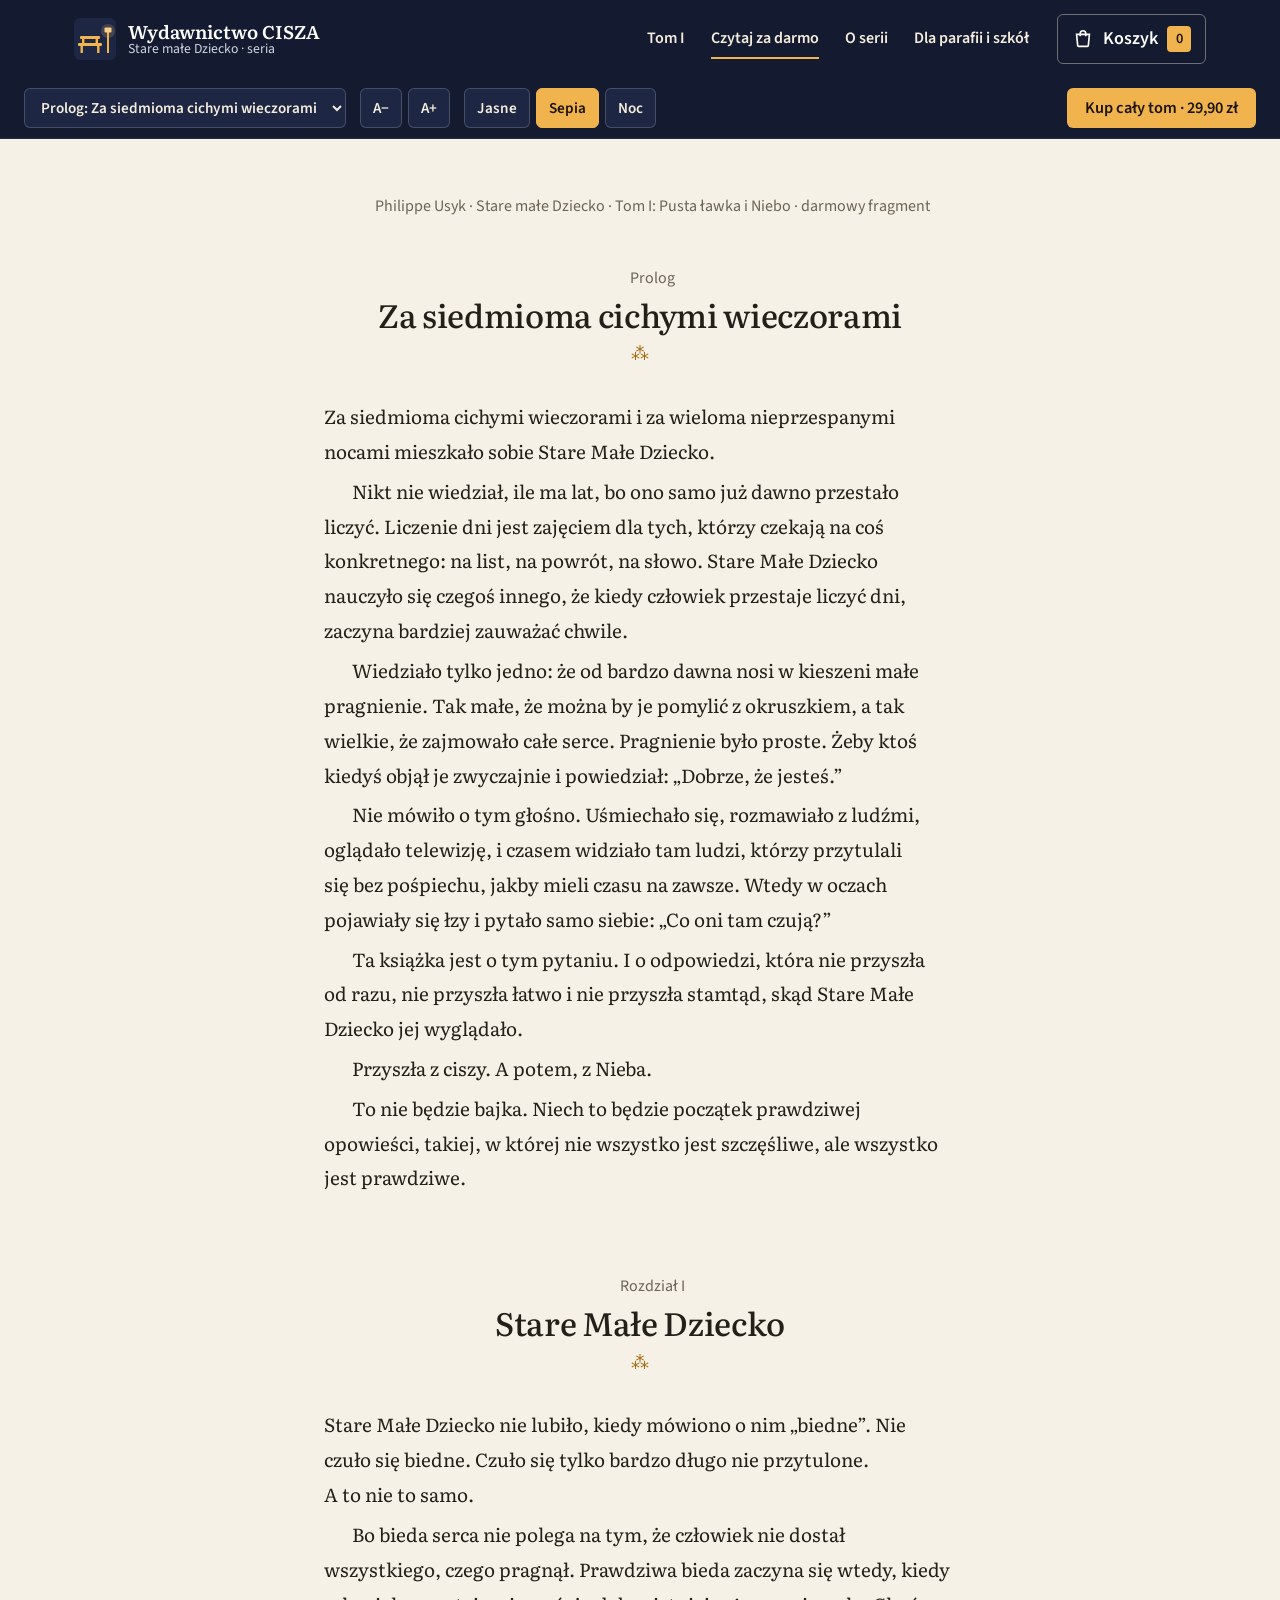
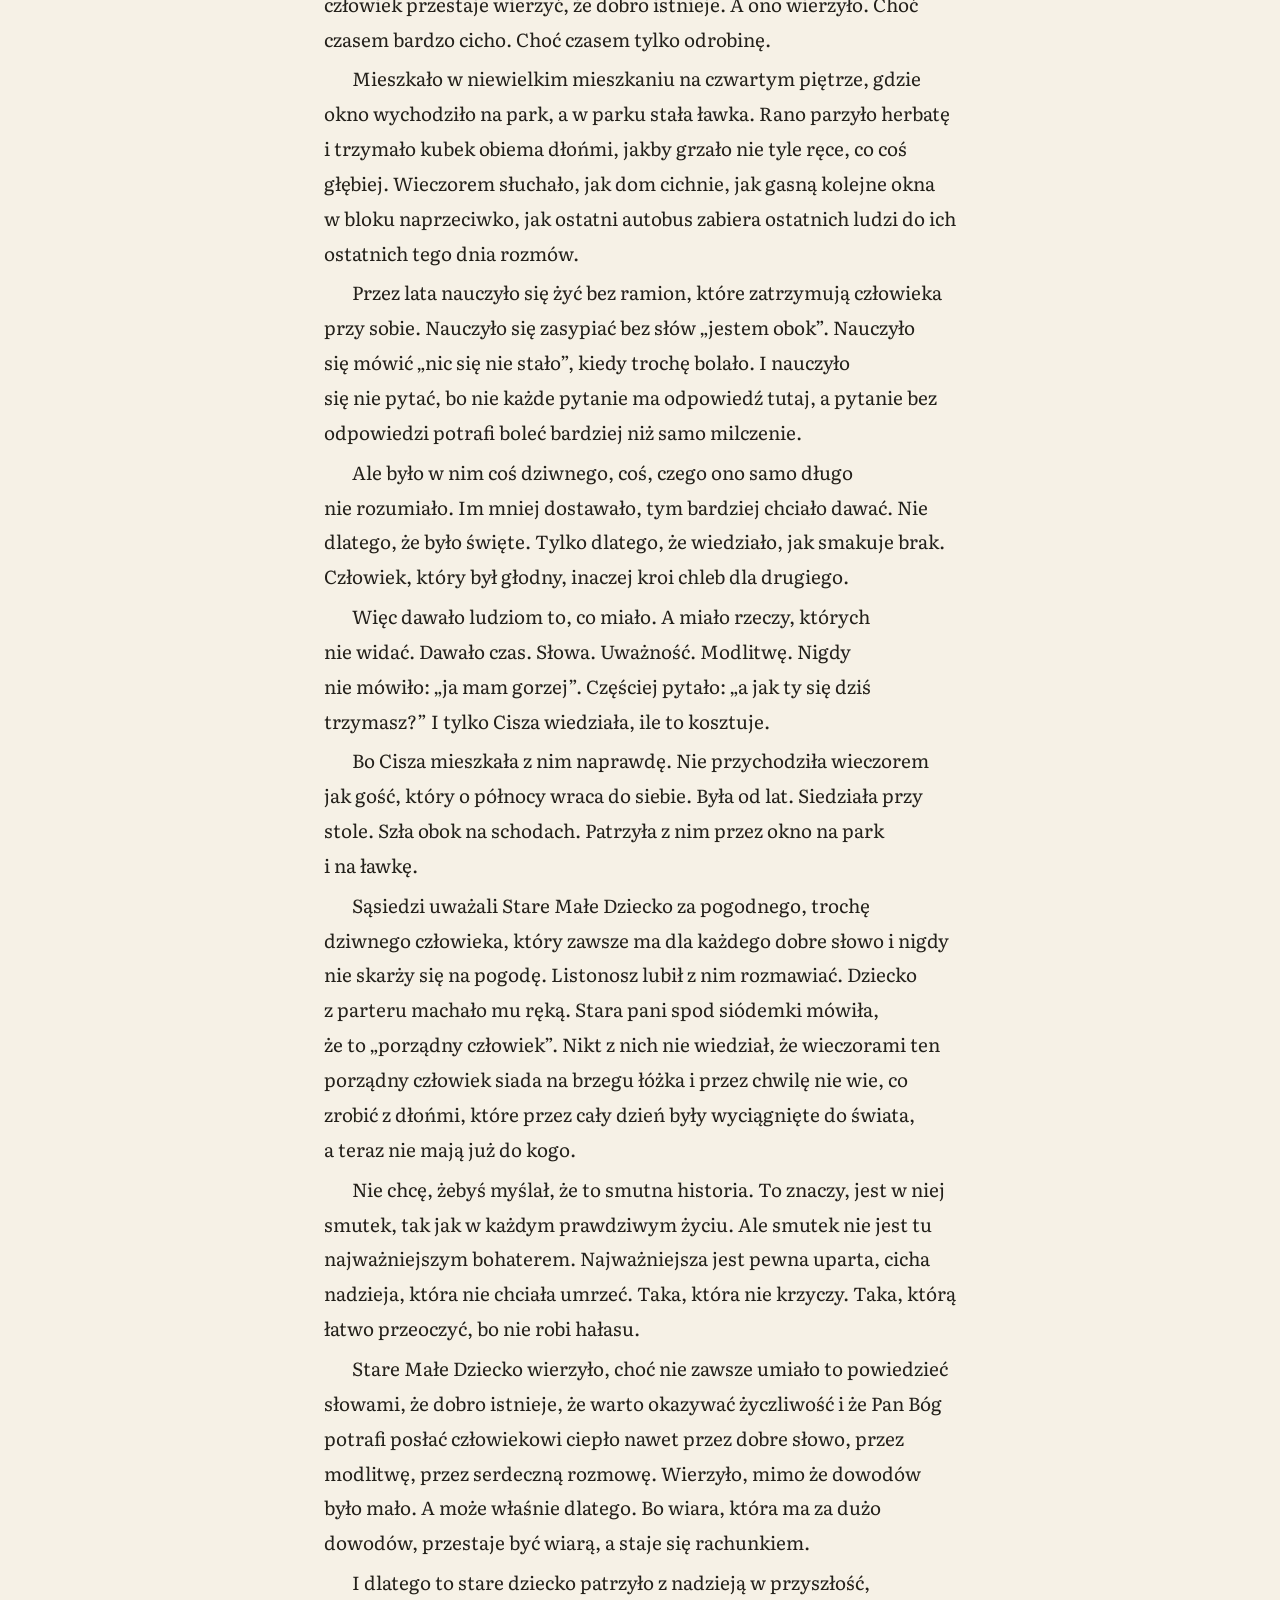
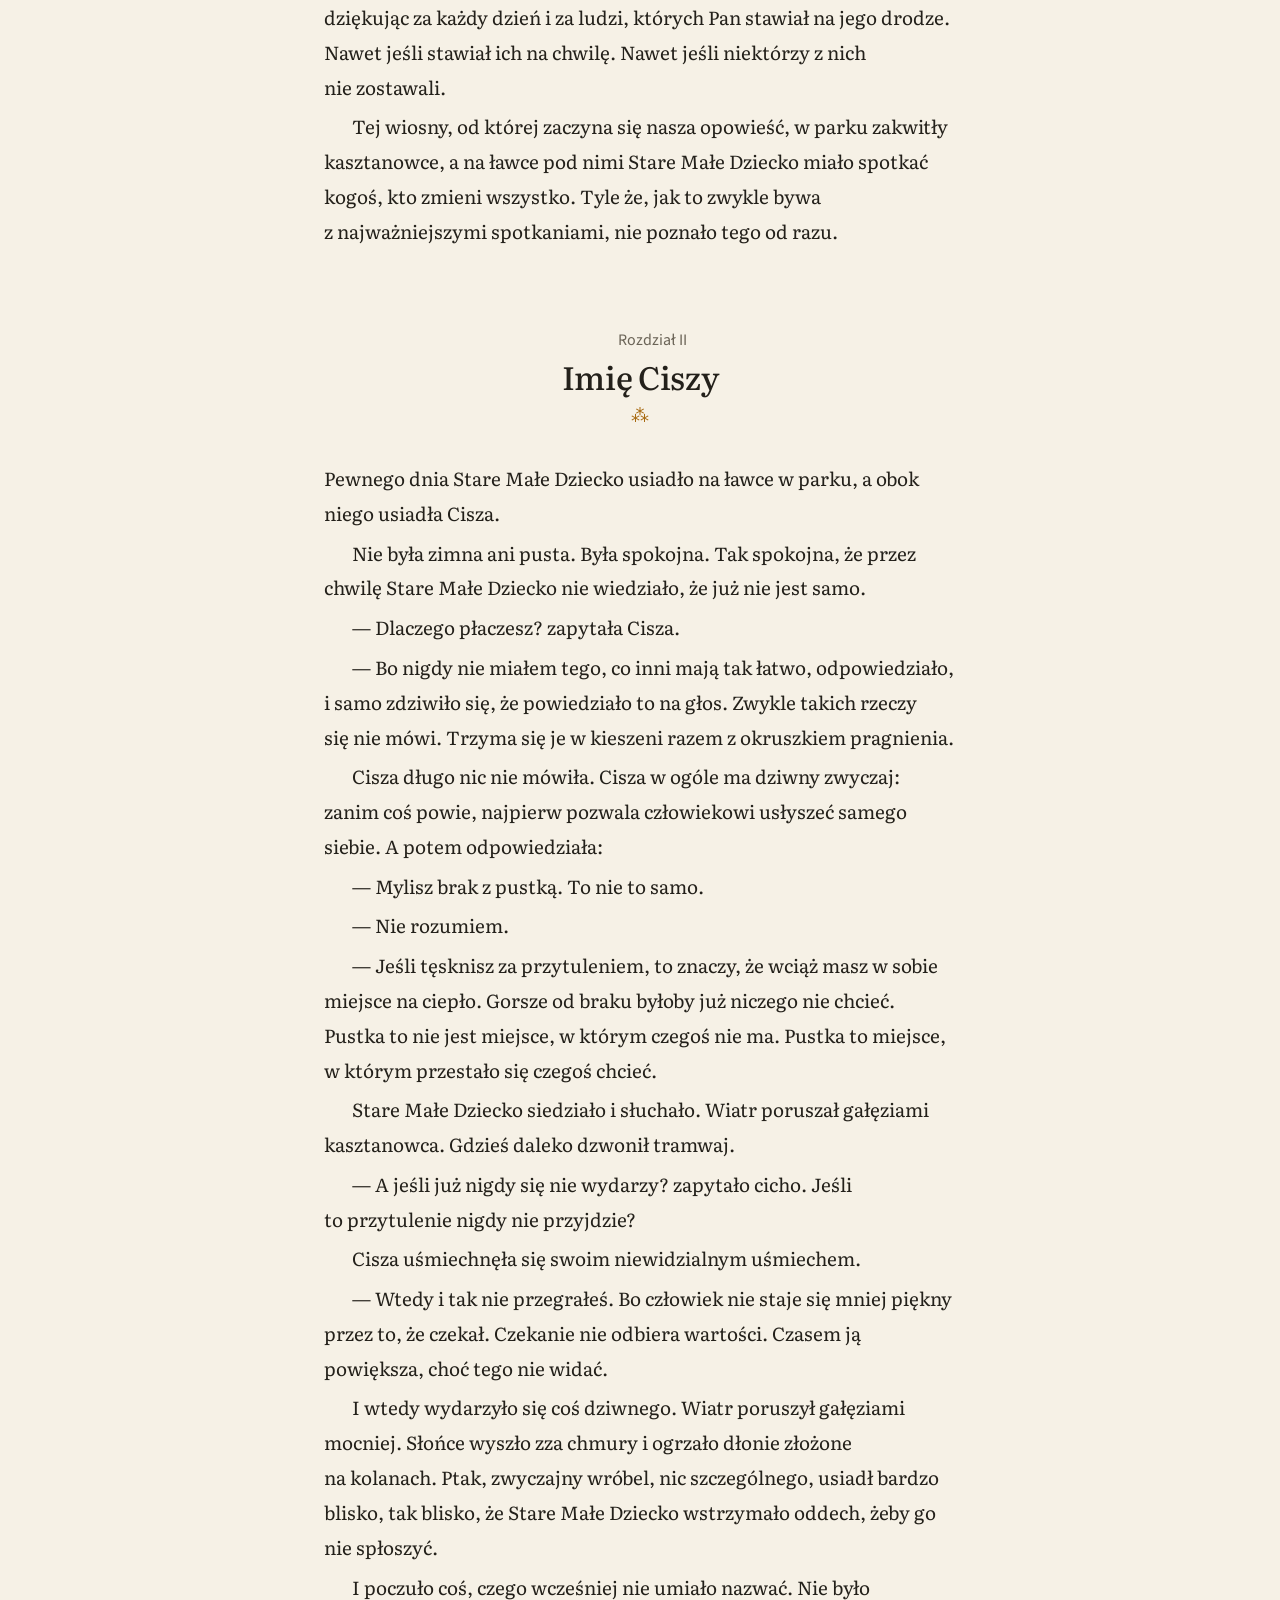
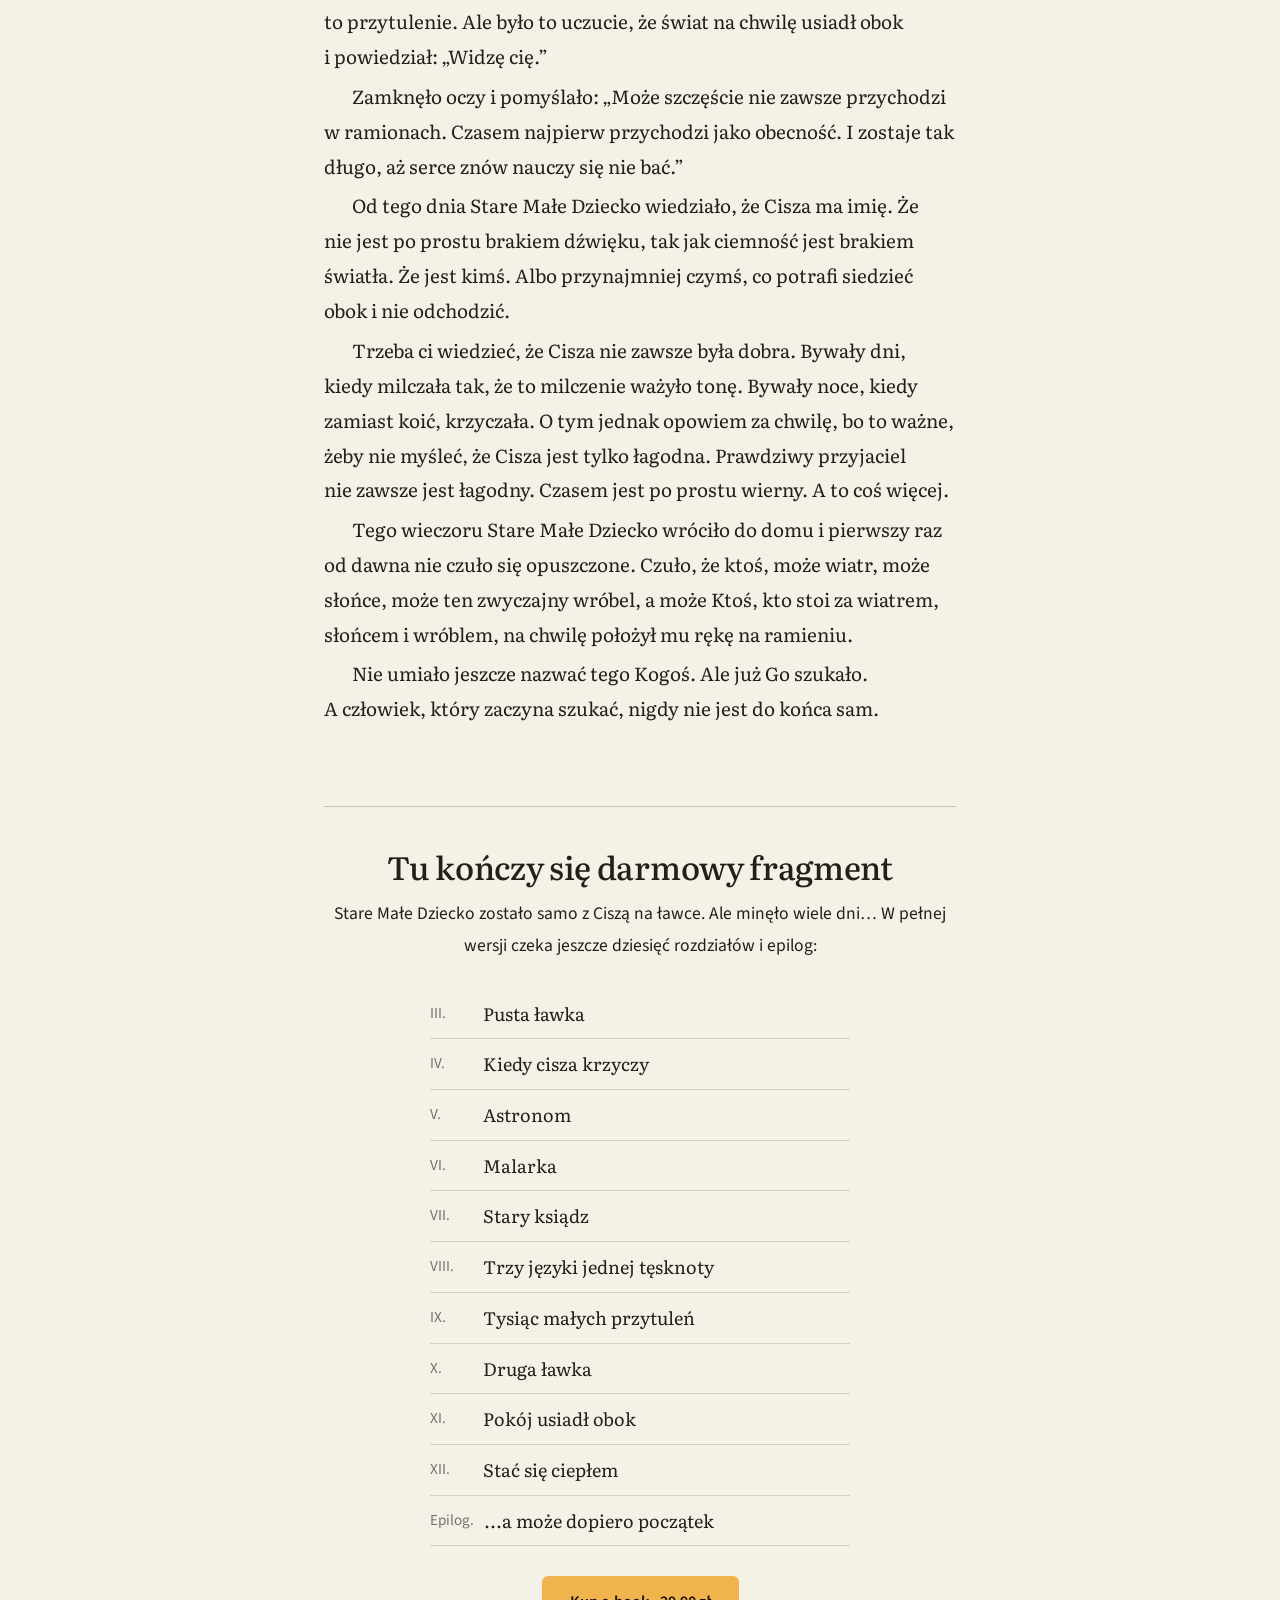
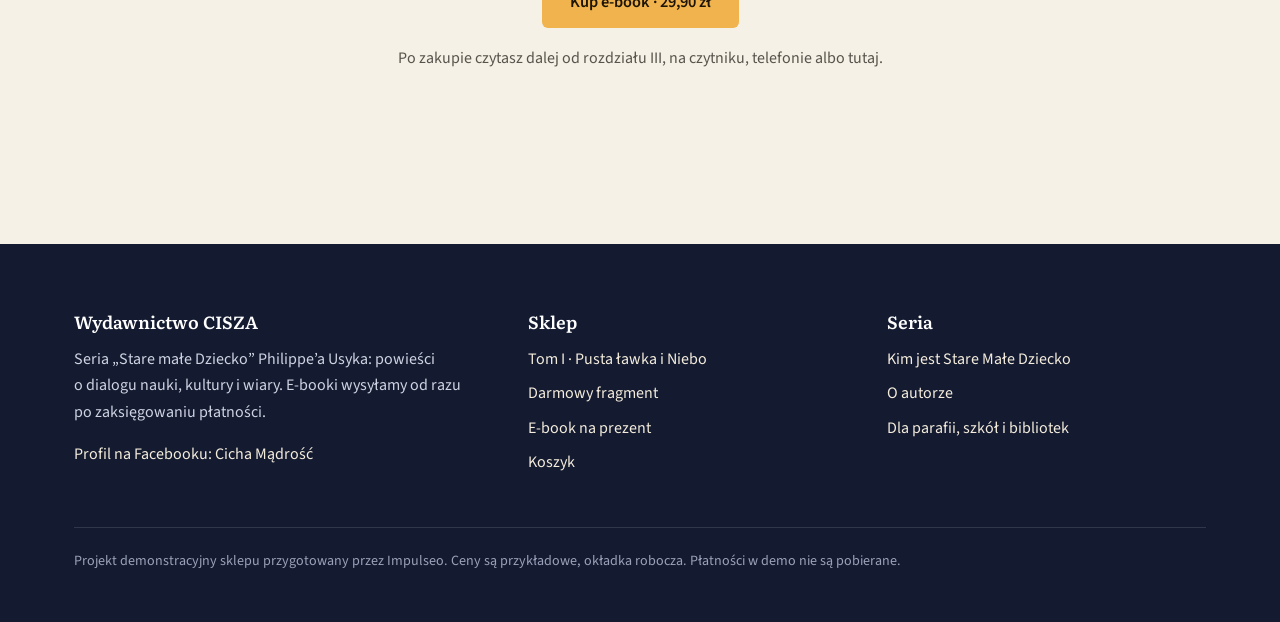
==== czytaj/index.html @ eaa211a2 "Demo sklepu z e-bookami: Stare małe Dziecko, Tom I Co-Authored-By: Claude Opus 5.5 (1M context) <nor" ====
<!doctype html>
<html lang="pl">
<head>
<meta charset="utf-8">
<meta name="viewport" content="width=device-width,initial-scale=1">
<title>Czytaj za darmo: Stare małe Dziecko, prolog i&nbsp;rozdziały I–II</title>
<meta name="description" content="Przeczytaj w przeglądarce prolog i dwa pierwsze rozdziały powieści „Stare małe Dziecko. Pusta ławka i Niebo” Philippe’a Usyka. Bez rejestracji.">
<link rel="canonical" href="https://impulseo-pl.github.io/stare-male-dziecko/czytaj/">
<meta property="og:type" content="website"><meta property="og:locale" content="pl_PL"><meta property="og:site_name" content="Wydawnictwo CISZA">
<meta property="og:title" content="Czytaj za darmo: Stare małe Dziecko, prolog i rozdziały I–II"><meta property="og:description" content="Przeczytaj w przeglądarce prolog i dwa pierwsze rozdziały powieści „Stare małe Dziecko. Pusta ławka i Niebo” Philippe’a Usyka. Bez rejestracji.">
<meta property="og:url" content="https://impulseo-pl.github.io/stare-male-dziecko/czytaj/"><meta property="og:image" content="https://impulseo-pl.github.io/stare-male-dziecko/img/og.png">
<meta name="theme-color" content="#141b31">
<link rel="icon" href="../favicon.svg" type="image/svg+xml">
<link rel="preconnect" href="https://fonts.googleapis.com"><link rel="preconnect" href="https://fonts.gstatic.com" crossorigin>
<link href="https://fonts.googleapis.com/css2?family=Literata:ital,opsz,wght@0,7..72,400;0,7..72,500;0,7..72,600;1,7..72,400;1,7..72,500&family=Source+Sans+3:wght@400;600;700&display=swap" rel="stylesheet">
<link rel="stylesheet" href="../assets/styles.css">

</head>
<body data-base="../">
<a class="skip" href="#tresc">Przejdź do&nbsp;treści</a>
<header class="top"><div class="wrap top-in">
  <a class="brand" href="../" aria-label="Wydawnictwo CISZA – strona główna"><svg viewBox="0 0 42 42" aria-hidden="true"><rect width="42" height="42" rx="6" fill="#1d2744"/><circle cx="34" cy="13" r="7" fill="#f7cf86" opacity=".18"/><rect x="33" y="14" width="2" height="21" fill="#f0b34e"/><rect x="30.5" y="9.5" width="7" height="5" rx="1" fill="#f7cf86"/><g fill="#f0b34e"><rect x="6" y="18" width="20" height="3" rx="1"/><rect x="8" y="18" width="2.4" height="9"/><rect x="21.6" y="18" width="2.4" height="9"/><rect x="4" y="25" width="24" height="3" rx="1"/><rect x="6.5" y="28" width="2.4" height="7"/><rect x="23.1" y="28" width="2.4" height="7"/></g></svg><span><b>Wydawnictwo CISZA</b><span>Stare małe Dziecko · seria</span></span></a>
  <nav class="nav" aria-label="Menu główne"><a href="../tom-1/">Tom I</a><a href="../czytaj/" aria-current=page>Czytaj za darmo</a><a href="../o-serii/">O serii</a><a href="../dla-parafii-i-szkol/">Dla parafii i&nbsp;szkół</a></nav>
  <a class="cart-btn" href="../koszyk/"><svg viewBox="0 0 24 24" fill="none" stroke="currentColor" stroke-width="1.8" aria-hidden="true"><path d="M5 7h14l-1.2 12.2a1 1 0 0 1-1 .8H7.2a1 1 0 0 1-1-.8z"/><path d="M9 9V6a3 3 0 0 1 6 0v3"/></svg><span class="cart-l">Koszyk</span><span data-cart-count>0</span></a>
  <button class="burger" aria-label="Menu" aria-expanded="false" aria-controls="menu"><i></i><i></i><i></i></button>
</div>
<nav class="menu" id="menu" aria-label="Menu"><a href="../">Strona główna</a><a href="../tom-1/">Tom I</a><a href="../czytaj/">Czytaj za darmo</a><a href="../o-serii/">O serii</a><a href="../dla-parafii-i-szkol/">Dla parafii i&nbsp;szkół</a><a href="../koszyk/">Koszyk</a></nav>
</header>
<main id="tresc">
<div class="reader-bar"><div class="reader-bar-in">
  <label class="sr" for="ch">Rozdział</label><select id="ch"><option value="prolog">Prolog: Za siedmioma cichymi wieczorami</option><option value="rozdzial-i">Rozdział I: Stare Małe Dziecko</option><option value="rozdzial-ii">Rozdział II: Imię Ciszy</option><option value="dalej">Dalej w&nbsp;pełnej wersji</option></select>
  <div class="grp" role="group" aria-label="Wielkość liter"><button data-size="-0.08" aria-label="Mniejsze litery">A−</button><button data-size="0.08" aria-label="Większe litery">A+</button></div>
  <div class="grp" role="group" aria-label="Tło"><button data-theme-btn="jasny">Jasne</button><button data-theme-btn="sepia">Sepia</button><button data-theme-btn="noc">Noc</button></div>
  <a class="btn btn-lamp sp" style="min-height:40px;padding:0 16px" href="../tom-1/">Kup cały tom · 29,90 zł</a>
</div><div class="progress"></div></div>
<div class="reader" id="reader" data-theme="sepia"><article>
<p class="rmeta" style="margin-bottom:50px">Philippe Usyk · Stare małe Dziecko · Tom&nbsp;I: Pusta ławka i&nbsp;Niebo · darmowy fragment</p>
<section id="prolog"><p class="rmeta">Prolog</p><h2>Za siedmioma cichymi wieczorami</h2><div class="orn">⁂</div><p class=first>Za siedmioma cichymi wieczorami i&nbsp;za wieloma nieprzespanymi nocami mieszkało sobie Stare Małe Dziecko.</p><p>Nikt nie&nbsp;wiedział, ile ma lat, bo ono samo już dawno przestało liczyć. Liczenie dni jest zajęciem dla tych, którzy czekają na&nbsp;coś konkretnego: na&nbsp;list, na&nbsp;powrót, na&nbsp;słowo. Stare Małe Dziecko nauczyło się&nbsp;czegoś innego, że&nbsp;kiedy człowiek przestaje liczyć dni, zaczyna bardziej zauważać chwile.</p><p>Wiedziało tylko jedno: że&nbsp;od&nbsp;bardzo dawna nosi w&nbsp;kieszeni małe pragnienie. Tak małe, że&nbsp;można by je pomylić z&nbsp;okruszkiem, a&nbsp;tak wielkie, że&nbsp;zajmowało całe serce. Pragnienie było proste. Żeby ktoś kiedyś objął je zwyczajnie i&nbsp;powiedział: „Dobrze, że&nbsp;jesteś.”</p><p>Nie mówiło o&nbsp;tym głośno. Uśmiechało się, rozmawiało z&nbsp;ludźmi, oglądało telewizję, i&nbsp;czasem widziało tam ludzi, którzy przytulali się&nbsp;bez pośpiechu, jakby mieli czasu na&nbsp;zawsze. Wtedy w&nbsp;oczach pojawiały się&nbsp;łzy i&nbsp;pytało samo siebie: „Co oni tam czują?”</p><p>Ta książka jest o&nbsp;tym pytaniu. I&nbsp;o&nbsp;odpowiedzi, która nie&nbsp;przyszła od&nbsp;razu, nie&nbsp;przyszła łatwo i&nbsp;nie&nbsp;przyszła stamtąd, skąd Stare Małe Dziecko jej wyglądało.</p><p>Przyszła z&nbsp;ciszy. A&nbsp;potem, z&nbsp;Nieba.</p><p>To nie&nbsp;będzie bajka. Niech to&nbsp;będzie początek prawdziwej opowieści, takiej, w&nbsp;której nie&nbsp;wszystko jest szczęśliwe, ale wszystko jest prawdziwe.</p></section><section id="rozdzial-i"><p class="rmeta">Rozdział I</p><h2>Stare Małe Dziecko</h2><div class="orn">⁂</div><p class=first>Stare Małe Dziecko nie&nbsp;lubiło, kiedy mówiono o&nbsp;nim „biedne”. Nie czuło się&nbsp;biedne. Czuło się&nbsp;tylko bardzo długo nie&nbsp;przytulone. A&nbsp;to&nbsp;nie&nbsp;to&nbsp;samo.</p><p>Bo bieda serca nie&nbsp;polega na&nbsp;tym, że&nbsp;człowiek nie&nbsp;dostał wszystkiego, czego pragnął. Prawdziwa bieda zaczyna się&nbsp;wtedy, kiedy człowiek przestaje wierzyć, że&nbsp;dobro istnieje. A&nbsp;ono wierzyło. Choć czasem bardzo cicho. Choć czasem tylko odrobinę.</p><p>Mieszkało w&nbsp;niewielkim mieszkaniu na&nbsp;czwartym piętrze, gdzie okno wychodziło na&nbsp;park, a&nbsp;w&nbsp;parku stała ławka. Rano parzyło herbatę i&nbsp;trzymało kubek obiema dłońmi, jakby grzało nie&nbsp;tyle ręce, co coś głębiej. Wieczorem słuchało, jak dom cichnie, jak gasną kolejne okna w&nbsp;bloku naprzeciwko, jak ostatni autobus zabiera ostatnich ludzi do&nbsp;ich ostatnich tego dnia rozmów.</p><p>Przez lata nauczyło się&nbsp;żyć bez ramion, które zatrzymują człowieka przy sobie. Nauczyło się&nbsp;zasypiać bez słów „jestem obok”. Nauczyło się&nbsp;mówić „nic się&nbsp;nie&nbsp;stało”, kiedy trochę bolało. I&nbsp;nauczyło się&nbsp;nie&nbsp;pytać, bo nie&nbsp;każde pytanie ma odpowiedź tutaj, a&nbsp;pytanie bez odpowiedzi potrafi boleć bardziej niż samo milczenie.</p><p>Ale było w&nbsp;nim coś dziwnego, coś, czego ono samo długo nie&nbsp;rozumiało. Im mniej dostawało, tym bardziej chciało dawać. Nie dlatego, że&nbsp;było święte. Tylko dlatego, że&nbsp;wiedziało, jak smakuje brak. Człowiek, który był głodny, inaczej kroi chleb dla drugiego.</p><p>Więc dawało ludziom to, co miało. A&nbsp;miało rzeczy, których nie&nbsp;widać. Dawało czas. Słowa. Uważność. Modlitwę. Nigdy nie&nbsp;mówiło: „ja mam gorzej”. Częściej pytało: „a&nbsp;jak ty się&nbsp;dziś trzymasz?” I&nbsp;tylko Cisza wiedziała, ile to&nbsp;kosztuje.</p><p>Bo Cisza mieszkała z&nbsp;nim naprawdę. Nie przychodziła wieczorem jak gość, który o&nbsp;północy wraca do&nbsp;siebie. Była od&nbsp;lat. Siedziała przy stole. Szła obok na&nbsp;schodach. Patrzyła z&nbsp;nim przez okno na&nbsp;park i&nbsp;na&nbsp;ławkę.</p><p>Sąsiedzi uważali Stare Małe Dziecko za pogodnego, trochę dziwnego człowieka, który zawsze ma dla każdego dobre słowo i&nbsp;nigdy nie&nbsp;skarży się&nbsp;na&nbsp;pogodę. Listonosz lubił z&nbsp;nim rozmawiać. Dziecko z&nbsp;parteru machało mu ręką. Stara pani spod siódemki mówiła, że&nbsp;to&nbsp;„porządny człowiek”. Nikt z&nbsp;nich nie&nbsp;wiedział, że&nbsp;wieczorami ten porządny człowiek siada na&nbsp;brzegu łóżka i&nbsp;przez chwilę nie&nbsp;wie, co zrobić z&nbsp;dłońmi, które przez cały dzień były wyciągnięte do&nbsp;świata, a&nbsp;teraz nie&nbsp;mają już do&nbsp;kogo.</p><p>Nie chcę, żebyś myślał, że&nbsp;to&nbsp;smutna historia. To znaczy, jest w&nbsp;niej smutek, tak jak w&nbsp;każdym prawdziwym życiu. Ale smutek nie&nbsp;jest tu najważniejszym bohaterem. Najważniejsza jest pewna uparta, cicha nadzieja, która nie&nbsp;chciała umrzeć. Taka, która nie&nbsp;krzyczy. Taka, którą łatwo przeoczyć, bo nie&nbsp;robi hałasu.</p><p>Stare Małe Dziecko wierzyło, choć nie&nbsp;zawsze umiało to&nbsp;powiedzieć słowami, że&nbsp;dobro istnieje, że&nbsp;warto okazywać życzliwość i&nbsp;że&nbsp;Pan Bóg potrafi posłać człowiekowi ciepło nawet przez dobre słowo, przez modlitwę, przez serdeczną rozmowę. Wierzyło, mimo że&nbsp;dowodów było mało. A&nbsp;może właśnie dlatego. Bo wiara, która ma za dużo dowodów, przestaje być wiarą, a&nbsp;staje się&nbsp;rachunkiem.</p><p>I dlatego to&nbsp;stare dziecko patrzyło z&nbsp;nadzieją w&nbsp;przyszłość, dziękując za każdy dzień i&nbsp;za ludzi, których Pan stawiał na&nbsp;jego drodze. Nawet jeśli stawiał ich na&nbsp;chwilę. Nawet jeśli niektórzy z&nbsp;nich nie&nbsp;zostawali.</p><p>Tej wiosny, od&nbsp;której zaczyna się&nbsp;nasza opowieść, w&nbsp;parku zakwitły kasztanowce, a&nbsp;na&nbsp;ławce pod nimi Stare Małe Dziecko miało spotkać kogoś, kto zmieni wszystko. Tyle że, jak to&nbsp;zwykle bywa z&nbsp;najważniejszymi spotkaniami, nie&nbsp;poznało tego od&nbsp;razu.</p></section><section id="rozdzial-ii"><p class="rmeta">Rozdział II</p><h2>Imię Ciszy</h2><div class="orn">⁂</div><p class=first>Pewnego dnia Stare Małe Dziecko usiadło na&nbsp;ławce w&nbsp;parku, a&nbsp;obok niego usiadła Cisza.</p><p>Nie była zimna ani pusta. Była spokojna. Tak spokojna, że&nbsp;przez chwilę Stare Małe Dziecko nie&nbsp;wiedziało, że&nbsp;już nie&nbsp;jest samo.</p><p>— Dlaczego płaczesz? zapytała Cisza.</p><p>— Bo nigdy nie&nbsp;miałem tego, co inni mają tak łatwo, odpowiedziało, i&nbsp;samo zdziwiło się, że&nbsp;powiedziało to&nbsp;na&nbsp;głos. Zwykle takich rzeczy się&nbsp;nie&nbsp;mówi. Trzyma się&nbsp;je w&nbsp;kieszeni razem z&nbsp;okruszkiem pragnienia.</p><p>Cisza długo nic nie&nbsp;mówiła. Cisza w&nbsp;ogóle ma dziwny zwyczaj: zanim coś powie, najpierw pozwala człowiekowi usłyszeć samego siebie. A&nbsp;potem odpowiedziała:</p><p>— Mylisz brak z&nbsp;pustką. To nie&nbsp;to&nbsp;samo.</p><p>— Nie rozumiem.</p><p>— Jeśli tęsknisz za przytuleniem, to&nbsp;znaczy, że&nbsp;wciąż masz w&nbsp;sobie miejsce na&nbsp;ciepło. Gorsze od&nbsp;braku byłoby już niczego nie&nbsp;chcieć. Pustka to&nbsp;nie&nbsp;jest miejsce, w&nbsp;którym czegoś nie&nbsp;ma. Pustka to&nbsp;miejsce, w&nbsp;którym przestało się&nbsp;czegoś chcieć.</p><p>Stare Małe Dziecko siedziało i&nbsp;słuchało. Wiatr poruszał gałęziami kasztanowca. Gdzieś daleko dzwonił tramwaj.</p><p>— A&nbsp;jeśli już nigdy się&nbsp;nie&nbsp;wydarzy? zapytało cicho. Jeśli to&nbsp;przytulenie nigdy nie&nbsp;przyjdzie?</p><p>Cisza uśmiechnęła się&nbsp;swoim niewidzialnym uśmiechem.</p><p>— Wtedy i&nbsp;tak nie&nbsp;przegrałeś. Bo człowiek nie&nbsp;staje się&nbsp;mniej piękny przez to, że&nbsp;czekał. Czekanie nie&nbsp;odbiera wartości. Czasem ją powiększa, choć tego nie&nbsp;widać.</p><p>I wtedy wydarzyło się&nbsp;coś dziwnego. Wiatr poruszył gałęziami mocniej. Słońce wyszło zza chmury i&nbsp;ogrzało dłonie złożone na&nbsp;kolanach. Ptak, zwyczajny wróbel, nic szczególnego, usiadł bardzo blisko, tak blisko, że&nbsp;Stare Małe Dziecko wstrzymało oddech, żeby go nie&nbsp;spłoszyć.</p><p>I poczuło coś, czego wcześniej nie&nbsp;umiało nazwać. Nie było to&nbsp;przytulenie. Ale było to&nbsp;uczucie, że&nbsp;świat na&nbsp;chwilę usiadł obok i&nbsp;powiedział: „Widzę cię.”</p><p>Zamknęło oczy i&nbsp;pomyślało: „Może szczęście nie&nbsp;zawsze przychodzi w&nbsp;ramionach. Czasem najpierw przychodzi jako obecność. I&nbsp;zostaje tak długo, aż serce znów nauczy się&nbsp;nie&nbsp;bać.”</p><p>Od tego dnia Stare Małe Dziecko wiedziało, że&nbsp;Cisza ma imię. Że nie&nbsp;jest po&nbsp;prostu brakiem dźwięku, tak jak ciemność jest brakiem światła. Że jest kimś. Albo przynajmniej czymś, co potrafi siedzieć obok i&nbsp;nie&nbsp;odchodzić.</p><p>Trzeba ci wiedzieć, że&nbsp;Cisza nie&nbsp;zawsze była dobra. Bywały dni, kiedy milczała tak, że&nbsp;to&nbsp;milczenie ważyło tonę. Bywały noce, kiedy zamiast koić, krzyczała. O&nbsp;tym jednak opowiem za chwilę, bo to&nbsp;ważne, żeby nie&nbsp;myśleć, że&nbsp;Cisza jest tylko łagodna. Prawdziwy przyjaciel nie&nbsp;zawsze jest łagodny. Czasem jest po&nbsp;prostu wierny. A&nbsp;to&nbsp;coś więcej.</p><p>Tego wieczoru Stare Małe Dziecko wróciło do&nbsp;domu i&nbsp;pierwszy raz od&nbsp;dawna nie&nbsp;czuło się&nbsp;opuszczone. Czuło, że&nbsp;ktoś, może wiatr, może słońce, może ten zwyczajny wróbel, a&nbsp;może Ktoś, kto stoi za wiatrem, słońcem i&nbsp;wróblem, na&nbsp;chwilę położył mu rękę na&nbsp;ramieniu.</p><p>Nie umiało jeszcze nazwać tego Kogoś. Ale już Go szukało. A&nbsp;człowiek, który zaczyna szukać, nigdy nie&nbsp;jest do&nbsp;końca sam.</p></section>
<section class="locked" id="dalej"><h2>Tu kończy się&nbsp;darmowy fragment</h2>
<p>Stare Małe Dziecko zostało samo z&nbsp;Ciszą na&nbsp;ławce. Ale minęło wiele dni… W&nbsp;pełnej wersji czeka jeszcze dziesięć rozdziałów i&nbsp;epilog:</p>
<ol><li><span>III.</span>Pusta ławka</li><li><span>IV.</span>Kiedy cisza krzyczy</li><li><span>V.</span>Astronom</li><li><span>VI.</span>Malarka</li><li><span>VII.</span>Stary ksiądz</li><li><span>VIII.</span>Trzy języki jednej tęsknoty</li><li><span>IX.</span>Tysiąc małych przytuleń</li><li><span>X.</span>Druga ławka</li><li><span>XI.</span>Pokój usiadł obok</li><li><span>XII.</span>Stać się&nbsp;ciepłem</li><li><span>Epilog.</span>...a może dopiero początek</li></ol>
<a class="btn btn-lamp" href="../tom-1/">Kup e-book · 29,90 zł</a>
<p style="margin-top:16px;font-size:1rem !important;opacity:.75">Po zakupie czytasz dalej od&nbsp;rozdziału III, na&nbsp;czytniku, telefonie albo tutaj.</p>
</section>
</article></div>
</main>
<footer class="foot"><div class="wrap">
  <div class="foot-in">
    <div><b>Wydawnictwo CISZA</b><p>Seria „Stare małe Dziecko” Philippe’a Usyka: powieści o&nbsp;dialogu nauki, kultury i&nbsp;wiary. E-booki wysyłamy od&nbsp;razu po&nbsp;zaksięgowaniu płatności.</p><p><a href="https://www.facebook.com/profile.php?id=61593939705947" rel="noopener">Profil na&nbsp;Facebooku: Cicha Mądrość</a></p></div>
    <div><b>Sklep</b><ul><li><a href="../tom-1/">Tom I&nbsp;· Pusta ławka i&nbsp;Niebo</a></li><li><a href="../czytaj/">Darmowy fragment</a></li><li><a href="../tom-1/?opcja=prezent">E-book na&nbsp;prezent</a></li><li><a href="../koszyk/">Koszyk</a></li></ul></div>
    <div><b>Seria</b><ul><li><a href="../o-serii/">Kim jest Stare Małe Dziecko</a></li><li><a href="../o-serii/#autor">O autorze</a></li><li><a href="../dla-parafii-i-szkol/">Dla parafii, szkół i&nbsp;bibliotek</a></li></ul></div>
  </div>
  <p class="demo">Projekt demonstracyjny sklepu przygotowany przez Impulseo. Ceny są przykładowe, okładka robocza. Płatności w&nbsp;demo nie&nbsp;są pobierane.</p>
</div></footer>
<script src="../assets/app.js" defer></script>
<script src="../assets/licznik.js" defer></script>
</body>
</html>
---- assets/styles.css ----
:root{
  --ink:#141b31;--ink-2:#1d2744;--ink-3:#28345a;
  --lamp:#f0b34e;--lamp-2:#f7cf86;--lamp-dk:#a86a10;
  --leaf:#24493b;--leaf-2:#2f5d4b;
  --paper:#f6f1e6;--page:#fffdf8;
  --bg:#ffffff;--soft:#f5f2ec;--line:#e2dccf;
  --text:#1c2030;--muted:#454b5c;--cream:#f4ecdc;--cream-2:#cfd3e2;
  --serif:"Literata",Georgia,"Times New Roman",serif;
  --sans:"Source Sans 3",system-ui,-apple-system,"Segoe UI",sans-serif;
  --r:6px;--wrap:1180px;
}
*{box-sizing:border-box}
html{-webkit-text-size-adjust:100%;scroll-behavior:smooth}
body{margin:0;background:var(--bg);color:var(--text);font:400 18px/1.65 var(--sans);overflow-x:hidden}
img,svg{max-width:100%;display:block}
a{color:inherit}
h1,h2,h3,h4{font-family:var(--serif);font-weight:600;line-height:1.18;margin:0 0 .5em;letter-spacing:-.01em}
h1{font-size:clamp(2.6rem,6vw,4.6rem);font-weight:500}
h2{font-size:clamp(1.8rem,3.4vw,2.6rem);font-weight:500}
h3{font-size:1.3rem}
p{margin:0 0 1em}
.wrap{max-width:var(--wrap);margin:0 auto;padding:0 24px}
.skip{position:absolute;left:-999px;top:0;background:var(--lamp);padding:8px 14px;z-index:99}
.skip:focus{left:8px}
.sr{position:absolute;width:1px;height:1px;overflow:hidden;clip:rect(0 0 0 0)}

/* przyciski */
.btn{display:inline-flex;align-items:center;justify-content:center;gap:.5em;min-height:52px;padding:0 26px;border-radius:var(--r);border:2px solid transparent;font:600 1.02rem/1 var(--sans);text-decoration:none;cursor:pointer;transition:background .15s,border-color .15s,color .15s}
.btn-lamp{background:var(--lamp);color:#1d1404}
.btn-lamp:hover{background:var(--lamp-2)}
.btn-line{border-color:rgba(244,236,220,.55);color:var(--cream);background:transparent}
.btn-line:hover{border-color:var(--cream);background:rgba(255,255,255,.06)}
.btn-ink{background:var(--ink);color:#fff}
.btn-ink:hover{background:var(--ink-3)}
.btn-out{border-color:var(--ink);color:var(--ink);background:transparent}
.btn-out:hover{background:var(--ink);color:#fff}
.btn:focus-visible,a:focus-visible,button:focus-visible,input:focus-visible,select:focus-visible,textarea:focus-visible{outline:3px solid var(--lamp);outline-offset:2px}
.link{color:var(--ink-3);font-weight:600;text-decoration:underline;text-decoration-thickness:1px;text-underline-offset:4px}

/* nagłówek */
.top{background:var(--ink);color:var(--cream);position:relative;z-index:20}
.top-in{display:flex;align-items:center;gap:28px;height:78px}
.brand{display:flex;align-items:center;gap:12px;text-decoration:none;margin-right:auto}
.brand svg{width:42px;height:42px;flex:none}
.brand b{display:block;font:600 1.15rem/1.1 var(--serif);color:#fff}
.brand span{display:block;font-size:.86rem;color:var(--cream-2);line-height:1.2}
.nav{display:flex;gap:26px}
.nav a{text-decoration:none;font-weight:600;font-size:1rem;color:var(--cream);padding:6px 0;border-bottom:2px solid transparent}
.nav a:hover,.nav a[aria-current]{border-color:var(--lamp)}
.cart-btn{display:inline-flex;align-items:center;gap:9px;text-decoration:none;font-weight:600;color:#fff;border:1.5px solid rgba(244,236,220,.4);border-radius:var(--r);padding:9px 14px}
.cart-btn:hover{border-color:var(--lamp)}
.cart-btn svg{width:22px;height:22px}
.cart-btn [data-cart-count]{background:var(--lamp);color:#1d1404;border-radius:4px;min-width:24px;text-align:center;padding:1px 6px;font-size:.9rem}
.burger{display:none;background:none;border:0;padding:10px;cursor:pointer}
.burger i{display:block;width:24px;height:2px;background:var(--cream);margin:5px 0}
.menu{display:none}
@media (max-width:960px){
  .nav{display:none}
  .burger{display:block}
  .top-in{gap:12px}
  .menu{background:var(--ink-2);padding:8px 24px 18px}
  .menu.open{display:block}
  .menu a{display:block;padding:12px 0;color:var(--cream);text-decoration:none;font-weight:600;border-bottom:1px solid rgba(255,255,255,.08)}
  .cart-btn .cart-l{display:none}
}

/* hero */
.hero{position:relative;background:var(--ink);color:var(--cream);overflow:hidden;isolation:isolate}
.hero-scene{position:absolute;inset:0;width:100%;height:100%;z-index:-1}
.hero-in{display:grid;grid-template-columns:1.15fr .85fr;gap:48px;align-items:center;padding:64px 24px 250px}
.hero h1{color:#fff;margin-bottom:.15em}
.hero .vol{font:italic 400 clamp(1.25rem,2.2vw,1.6rem)/1.3 var(--serif);color:var(--lamp-2);margin:0 0 24px}
.hero .lead{font-size:1.2rem;max-width:34em;color:var(--cream)}
.hero .promise{border-left:3px solid var(--lamp);padding:2px 0 2px 16px;font:400 1.12rem/1.5 var(--serif);color:#fff;margin:26px 0 30px;max-width:30em}
.actions{display:flex;flex-wrap:wrap;gap:14px}
.hero .fine{margin:16px 0 0;font-size:.95rem;color:var(--cream-2)}
.cover-wrap{justify-self:center;width:min(330px,100%);position:relative}
.cover{width:100%;height:auto;border-radius:3px 6px 6px 3px;box-shadow:0 30px 60px -20px rgba(0,0,0,.7),0 0 0 1px rgba(255,255,255,.06)}
.cover-note{font-size:.8rem;color:var(--cream-2);text-align:center;margin-top:12px}
@media (max-width:860px){
  .hero-in{grid-template-columns:1fr;padding:40px 24px 190px;gap:36px}
  .cover-wrap{width:min(230px,62%)}
}

/* sekcje */
.sec{padding:96px 0}
.sec-soft{background:var(--soft)}
.sec-head{max-width:720px;margin-bottom:44px}
.sec-head p{color:var(--muted);font-size:1.1rem}
.two{display:grid;grid-template-columns:1fr 1fr;gap:64px;align-items:start}
@media (max-width:860px){.two{grid-template-columns:1fr;gap:36px}.sec{padding:68px 0}}
.prose p{font-size:1.1rem}
.prose-serif p{font-family:var(--serif);font-size:1.12rem;line-height:1.75}

/* „dla kogo” */
.who{list-style:none;margin:0;padding:0;border-top:1px solid var(--line)}
.who li{padding:16px 0;border-bottom:1px solid var(--line)}
.who b{display:block;font:600 1.08rem/1.3 var(--serif);margin-bottom:2px}
.who span{color:var(--muted)}

/* strona książki – fragment */
.book-page{background:var(--page);border:1px solid var(--line);border-radius:4px;padding:56px clamp(24px,6vw,72px) 44px;max-width:760px;margin:0 auto;position:relative;box-shadow:0 1px 0 var(--line),0 18px 40px -28px rgba(20,27,49,.35)}
.book-page .run{font:italic .9rem var(--serif);color:var(--muted);text-align:center;margin-bottom:34px}
.book-page h3{font:500 1.9rem/1.2 var(--serif);text-align:center;margin-bottom:4px}
.book-page .sub{text-align:center;font:italic 1.1rem var(--serif);color:var(--muted);margin-bottom:6px}
.book-page .orn{text-align:center;color:var(--lamp-dk);margin-bottom:26px}
.book-page p{font:400 1.14rem/1.8 var(--serif);text-indent:1.4em;margin:0 0 .3em;text-align:justify;hyphens:auto}
.book-page p.first{text-indent:0}
.book-page .fade{position:absolute;left:0;right:0;bottom:0;height:180px;background:linear-gradient(rgba(255,253,248,0),var(--page) 70%);border-radius:0 0 4px 4px}
.book-cta{text-align:center;margin-top:30px}
.book-cta p{color:var(--muted);margin-top:12px;font-size:1rem}

/* spis treści */
.toc{display:grid;grid-template-columns:repeat(3,1fr);gap:0 48px}
.toc-part h3{font:500 1.35rem var(--serif);padding-bottom:12px;border-bottom:2px solid var(--ink);margin-bottom:0}
.toc-part h3 small{display:block;font:400 .95rem var(--sans);color:var(--muted);margin-bottom:4px}
.toc ol{list-style:none;margin:0 0 32px;padding:0}
.toc li{display:flex;justify-content:space-between;gap:12px;padding:12px 0;border-bottom:1px solid var(--line);font-family:var(--serif);font-size:1.06rem}
.toc li .n{color:var(--muted);min-width:2.6em;font-family:var(--sans);font-size:.95rem;padding-top:2px}
.toc li .t{flex:1}
.toc li a{text-decoration:none}
.toc li a:hover{text-decoration:underline}
.free{font:600 .82rem/1 var(--sans);color:var(--leaf-2);border:1px solid var(--leaf-2);border-radius:4px;padding:5px 7px;align-self:center;white-space:nowrap}
@media (max-width:860px){.toc{grid-template-columns:1fr}}

/* trzy głosy – sekcja wyłamana */
.voices{background:var(--leaf);color:#eef3ee}
.voices h2{color:#fff}
.voices .sec-head p{color:#cfe0d6}
.voice-row{display:grid;grid-template-columns:repeat(3,1fr);border-top:1px solid rgba(255,255,255,.18)}
.voice{padding:34px 34px 10px 0}
.voice+.voice{padding-left:34px;border-left:1px solid rgba(255,255,255,.18)}
.voice svg{width:64px;height:64px;margin-bottom:18px}
.voice h3{color:#fff;margin-bottom:2px}
.voice .role{color:#bcd3c6;font-size:.98rem;margin-bottom:18px}
.voice blockquote{margin:0;font:italic 400 1.2rem/1.55 var(--serif);color:#fff}
.voice .ch{font-size:.92rem;color:#bcd3c6;margin-top:12px}
.voices .bench-line{margin-top:44px;font:400 1.2rem/1.6 var(--serif);max-width:44em;color:#e4eee8}
@media (max-width:860px){.voice-row{grid-template-columns:1fr}.voice,.voice+.voice{padding:28px 0;border-left:0;border-bottom:1px solid rgba(255,255,255,.18)}}

/* oferty */
.offers{display:grid;grid-template-columns:repeat(3,1fr);border:1px solid var(--line);border-radius:var(--r);background:#fff}
.offer{padding:34px 30px;display:flex;flex-direction:column}
.offer+.offer{border-left:1px solid var(--line)}
.offer.main{background:var(--ink);color:var(--cream);border-radius:0;margin:-1px 0;}
.offer.main h3{color:#fff}
.offer h3{font-size:1.4rem;margin-bottom:6px}
.offer .what{color:var(--muted);min-height:3.2em;margin-bottom:18px}
.offer.main .what{color:var(--cream-2)}
.price{font:500 2.1rem/1 var(--serif);margin:0 0 4px}
.price small{font:400 1rem var(--sans);color:var(--muted)}
.offer.main .price small{color:var(--cream-2)}
.offer ul{margin:18px 0 26px;padding:0 0 0 1.1em;flex:1}
.offer li{margin-bottom:6px}
.offer .btn{width:100%}
.offer.main .tag{color:var(--lamp-2);font-weight:600;font-size:.95rem;margin-bottom:10px}
.price-note{font-size:.92rem;color:var(--muted);margin-top:14px}
@media (max-width:900px){.offers{grid-template-columns:1fr}.offer+.offer{border-left:0;border-top:1px solid var(--line)}.offer.main{margin:0}}

/* półka */
.shelf-box{display:grid;grid-template-columns:1.1fr .9fr;gap:60px;align-items:end}
.shelf{display:flex;align-items:flex-end;gap:5px;padding:0 10px;border-bottom:14px solid #6b4a2d;box-shadow:0 10px 0 -4px #4e3420;min-height:330px;overflow:hidden}
.spine{flex:none;width:58px;border-radius:3px 3px 0 0;display:flex;align-items:center;justify-content:center;position:relative;text-decoration:none}
.spine span{writing-mode:vertical-rl;transform:rotate(180deg);font:500 1rem/1.1 var(--serif);white-space:nowrap}
.spine::before,.spine::after{content:"";position:absolute;left:0;right:0;height:2px;background:rgba(255,255,255,.28)}
.spine::before{top:18px}.spine::after{bottom:18px}
.spine.s1{height:300px;background:var(--ink);color:var(--cream);width:66px}
.spine.s1 span b{color:var(--lamp-2);font-weight:600}
.spine.s2{height:286px;background:var(--leaf-2);color:#e6efe9}
.spine.s3{height:296px;background:#6e3b3f;color:#efdcdc}
.spine.s4{height:278px;background:#8a5a2c;color:#f3e6d6}
.spine.s5{height:292px;background:#3d4f7c;color:#dfe5f2}
.spine.s6{height:282px;background:#54613a;color:#e9eedb}
.spine.s7{height:298px;background:#2b3a4f}
.spine.s8{height:286px;background:#704d57}
.spine.later{opacity:.42}
.spine.later span{font-size:.9rem}
.notify{display:flex;gap:10px;flex-wrap:wrap;margin-top:22px}
.notify input{flex:1 1 240px;min-height:52px;border:1.5px solid #b9b2a3;border-radius:var(--r);padding:0 16px;font:400 1.05rem var(--sans);background:#fff}
.ok{display:none;margin-top:14px;padding:14px 16px;border-radius:var(--r);background:#e4efe8;color:#1d4434;font-weight:600}
.ok.show{display:block}
@media (max-width:860px){.shelf-box{grid-template-columns:1fr}.shelf{min-height:250px}.spine{width:46px}.spine.s1{width:54px;height:240px}.spine.s2{height:226px}.spine.s3{height:236px}.spine.s4{height:220px}.spine.s5{height:232px}.spine.s6,.spine.s7,.spine.s8{display:none}}

/* pas dla instytucji */
.band{background:var(--lamp);color:#1d1404}
.band-in{display:grid;grid-template-columns:1fr auto;gap:40px;align-items:center;padding:56px 24px}
.band h2{margin-bottom:.3em}
.band p{margin:0;font-size:1.12rem;max-width:44em}
@media (max-width:760px){.band-in{grid-template-columns:1fr}}

/* autor */
.author{display:grid;grid-template-columns:auto 1fr;gap:48px;align-items:start}
.author-mark{width:150px;height:150px;border-radius:50%;background:var(--soft);border:1px solid var(--line);display:flex;align-items:center;justify-content:center}
.author-mark svg{width:84px}
.author blockquote{margin:0 0 20px;font:400 1.25rem/1.6 var(--serif)}
@media (max-width:700px){.author{grid-template-columns:1fr;gap:24px}.author-mark{width:110px;height:110px}}

/* FAQ */
.faq{border-top:1px solid var(--line);max-width:860px}
.faq details{border-bottom:1px solid var(--line)}
.faq summary{cursor:pointer;list-style:none;padding:20px 40px 20px 0;font:600 1.12rem/1.4 var(--serif);position:relative}
.faq summary::-webkit-details-marker{display:none}
.faq summary::after{content:"+";position:absolute;right:6px;top:16px;font:400 1.6rem var(--sans);color:var(--lamp-dk)}
.faq details[open] summary::after{content:"–"}
.faq details p{padding:0 0 18px;margin:0;color:var(--muted);max-width:46em}

/* stopka */
.foot{background:var(--ink);color:var(--cream-2);padding:64px 0 34px;font-size:1rem}
.foot-in{display:grid;grid-template-columns:1.3fr 1fr 1fr;gap:40px}
.foot b{color:#fff;font:600 1.1rem var(--serif);display:block;margin-bottom:12px}
.foot a{color:var(--cream);text-decoration:none}
.foot a:hover{text-decoration:underline}
.foot ul{list-style:none;margin:0;padding:0}
.foot li{margin-bottom:8px}
.foot .demo{border-top:1px solid rgba(255,255,255,.12);margin-top:44px;padding-top:22px;font-size:.88rem;color:#9aa1b8}
@media (max-width:760px){.foot-in{grid-template-columns:1fr}}

/* podstrony */
.crumbs{font-size:.95rem;color:var(--muted);padding:22px 0 0}
.crumbs a{color:var(--muted)}
.page-head{background:var(--ink);color:var(--cream);padding:56px 0 60px}
.page-head h1{color:#fff;font-size:clamp(2.2rem,5vw,3.4rem)}
.page-head p{font-size:1.18rem;max-width:40em;margin:0}

/* karta produktu */
.product{display:grid;grid-template-columns:.8fr 1.2fr;gap:64px;align-items:start;padding:36px 0 80px}
.product .cover-wrap{width:min(360px,100%);position:sticky;top:24px}
.product h1{font-size:clamp(2.1rem,4.4vw,3.2rem);margin-bottom:.1em}
.product .vol{font:italic 1.35rem var(--serif);color:var(--muted);margin-bottom:12px}
.product .by{margin-bottom:22px}
.buy{border:1px solid var(--line);border-radius:var(--r);padding:26px;margin:26px 0;background:#fff}
.buy .price{margin-bottom:12px}
.choice{display:grid;gap:10px;margin:16px 0 18px}
.choice label{display:flex;gap:12px;align-items:flex-start;border:1.5px solid var(--line);border-radius:var(--r);padding:14px 16px;cursor:pointer}
.choice label:has(input:checked){border-color:var(--ink);background:#f8f7f3}
.choice input{margin-top:5px;accent-color:var(--ink);width:18px;height:18px}
.choice b{display:block}
.choice span{color:var(--muted);font-size:.98rem}
.gift{display:none;gap:12px;margin-bottom:18px}
.gift.show{display:grid}
.spec{width:100%;border-collapse:collapse;font-size:1rem;margin:10px 0 0}
.spec th,.spec td{text-align:left;padding:10px 0;border-bottom:1px solid var(--line);vertical-align:top}
.spec th{font-weight:600;width:42%;color:var(--muted)}
@media (max-width:860px){.product{grid-template-columns:1fr;gap:28px}.product .cover-wrap{position:static;width:min(240px,64%);margin:0 auto}}

/* formularze */
.field{display:grid;gap:6px}
.field label{font-weight:600;font-size:1rem}
.field input,.field select,.field textarea{min-height:50px;border:1.5px solid #b9b2a3;border-radius:var(--r);padding:10px 14px;font:400 1.05rem var(--sans);background:#fff;color:var(--text);width:100%}
.field textarea{min-height:120px;resize:vertical}
.field small{color:var(--muted);font-size:.92rem}
.check{display:flex;gap:12px;align-items:flex-start;font-size:.98rem;line-height:1.5}
.check input{margin-top:4px;width:18px;height:18px;accent-color:var(--ink);flex:none}
.form-grid{display:grid;grid-template-columns:1fr 1fr;gap:18px}
.form-grid .full{grid-column:1/-1}
@media (max-width:640px){.form-grid{grid-template-columns:1fr}}
.err{color:#a3261b;font-weight:600;font-size:.95rem;display:none}
.err.show{display:block}

/* koszyk */
.cart{display:grid;grid-template-columns:1.25fr .75fr;gap:48px;align-items:start;padding:36px 0 90px}
.cart-lines{border-top:2px solid var(--ink)}
.line{display:grid;grid-template-columns:72px 1fr auto;gap:18px;padding:20px 0;border-bottom:1px solid var(--line);align-items:center}
.line svg{width:72px;height:auto;border-radius:2px;box-shadow:0 6px 14px -8px rgba(0,0,0,.5)}
.line b{font:600 1.08rem/1.3 var(--serif);display:block}
.line span{color:var(--muted);font-size:.96rem;display:block}
.line .rm{background:none;border:0;color:var(--muted);text-decoration:underline;cursor:pointer;font:inherit;font-size:.92rem;padding:4px 0}
.line .lp{font:600 1.15rem var(--serif);text-align:right;white-space:nowrap}
.summary{border:1px solid var(--line);border-radius:var(--r);padding:26px;position:sticky;top:20px;background:#fff}
.summary .row{display:flex;justify-content:space-between;padding:6px 0}
.summary .total{border-top:1px solid var(--line);margin-top:8px;padding-top:14px;font:600 1.4rem var(--serif)}
.empty{padding:40px 0;font-size:1.1rem}
.pay{display:grid;grid-template-columns:repeat(3,1fr);gap:10px}
.pay label{border:1.5px solid var(--line);border-radius:var(--r);padding:14px 10px;text-align:center;cursor:pointer;font-weight:600}
.pay label:has(input:checked){border-color:var(--ink);background:#f8f7f3}
.pay input{position:absolute;opacity:0}
.done{display:none;border:1px solid var(--line);border-radius:var(--r);padding:34px;background:#fff;max-width:720px}
.done.show{display:block}
.steps{margin:18px 0 0;padding-left:1.2em}
.steps li{margin-bottom:8px}
@media (max-width:900px){.cart{grid-template-columns:1fr}.summary{position:static}}
fieldset{border:0;margin:0 0 28px;padding:0}
legend{font:600 1.35rem var(--serif);margin-bottom:14px;padding:0}

/* czytnik */
.reader-bar{position:sticky;top:0;z-index:15;background:var(--ink);color:var(--cream);border-bottom:1px solid rgba(255,255,255,.08)}
.reader-bar-in{display:flex;align-items:center;gap:14px;flex-wrap:wrap;min-height:60px;padding:8px 24px}
.reader-bar select,.reader-bar button{background:var(--ink-2);color:var(--cream);border:1px solid rgba(255,255,255,.18);border-radius:var(--r);min-height:40px;padding:0 12px;font:600 .95rem var(--sans);cursor:pointer}
.reader-bar button[aria-pressed=true]{background:var(--lamp);color:#1d1404;border-color:var(--lamp)}
.reader-bar .grp{display:flex;gap:6px}
.reader-bar .sp{margin-left:auto}
.progress{position:absolute;left:0;bottom:-1px;height:3px;background:var(--lamp);width:0}
.reader{--rs:1.18rem;background:var(--paper);color:#23201a;padding:56px 0 90px;transition:background .2s,color .2s}
.reader[data-theme=jasny]{background:#fff;color:#1c2030}
.reader[data-theme=noc]{background:#10162a;color:#d9dbe4}
.reader[data-theme=noc] .orn{color:var(--lamp)}
.reader[data-theme=noc] .rmeta{color:#9aa1b8}
.reader article{max-width:680px;margin:0 auto;padding:0 24px}
.reader section{margin-bottom:80px;scroll-margin-top:80px}
.reader .rmeta{text-align:center;font:400 1rem var(--sans);color:#6b6457;margin-bottom:6px}
.reader h2{text-align:center;font:500 2rem/1.2 var(--serif);margin-bottom:6px}
.reader .orn{text-align:center;color:var(--lamp-dk);margin-bottom:30px}
.reader p{font:400 var(--rs)/1.85 var(--serif);text-indent:1.5em;margin:0 0 .25em}
.reader p.d{text-indent:0;padding-left:1.5em}
.reader p.first{text-indent:0}
.locked{border-top:1px solid currentColor;border-color:rgba(120,110,90,.35);padding-top:40px;text-align:center}
.locked h2{margin-bottom:12px}
.locked p{text-indent:0 !important;font-family:var(--sans) !important;font-size:1.1rem !important}
.locked ol{list-style:none;padding:0;margin:26px auto 30px;max-width:420px;text-align:left}
.locked li{padding:10px 0;border-bottom:1px solid rgba(120,110,90,.25);font-family:var(--serif);display:flex;gap:10px}
.locked li span{opacity:.6;min-width:2.8em;font-family:var(--sans);font-size:.95rem;padding-top:2px}

/* instytucje */
.qs{counter-reset:q;list-style:none;padding:0;margin:0;border-top:1px solid var(--line)}
.qs li{padding:22px 0;border-bottom:1px solid var(--line);display:grid;grid-template-columns:200px 1fr;gap:24px}
.qs li b{font:600 1.05rem/1.35 var(--serif)}
.qs li b small{display:block;font:400 .92rem var(--sans);color:var(--muted);margin-bottom:4px}
.qs blockquote{margin:0 0 10px;font:italic 1.08rem/1.6 var(--serif);color:var(--muted)}
.qs p{margin:0;font-size:1.08rem}
@media (max-width:700px){.qs li{grid-template-columns:1fr;gap:8px}}
.groups{display:grid;grid-template-columns:repeat(2,1fr);gap:0 48px;border-top:1px solid var(--line)}
.groups div{padding:20px 0;border-bottom:1px solid var(--line)}
.groups b{display:block;font:600 1.1rem var(--serif);margin-bottom:4px}
.groups span{color:var(--muted)}
@media (max-width:760px){.groups{grid-template-columns:1fr}}

/* o serii */
.fb-text p{font:400 1.18rem/1.75 var(--serif)}
.fb-text .say{font:italic 500 1.35rem/1.5 var(--serif);border-left:3px solid var(--lamp);padding-left:18px;margin:28px 0}
.crafts{columns:2;column-gap:48px;margin:0;padding:0;list-style:none}
.crafts li{break-inside:avoid;padding:14px 0;border-bottom:1px solid var(--line)}
.crafts b{font:600 1.08rem var(--serif)}
.people{display:grid;grid-template-columns:repeat(2,1fr);gap:0 48px;border-top:1px solid var(--line)}
.people div{padding:22px 0;border-bottom:1px solid var(--line)}
.people b{display:block;font:600 1.15rem var(--serif);margin-bottom:4px}
.people span{color:var(--muted)}
@media (max-width:760px){.people{grid-template-columns:1fr}.crafts{columns:1}}

@media (prefers-reduced-motion:reduce){*{transition:none !important;scroll-behavior:auto !important}}

/* okna bloku w scenie */
.hero-scene .win{fill:#10182f;transition:fill 1.6s ease}
.hero-scene .win.on{fill:#f2c46a}
.line .mini{width:72px;height:auto}
[hidden]{display:none !important}
@media (max-width:480px){.brand>span>span{display:none}.brand b{font-size:1.05rem}.top-in{height:68px}.cart-btn{padding:8px 10px}}
@media (max-width:640px){.book-page p{text-align:left;hyphens:manual}.book-page{padding:40px 22px 36px}}
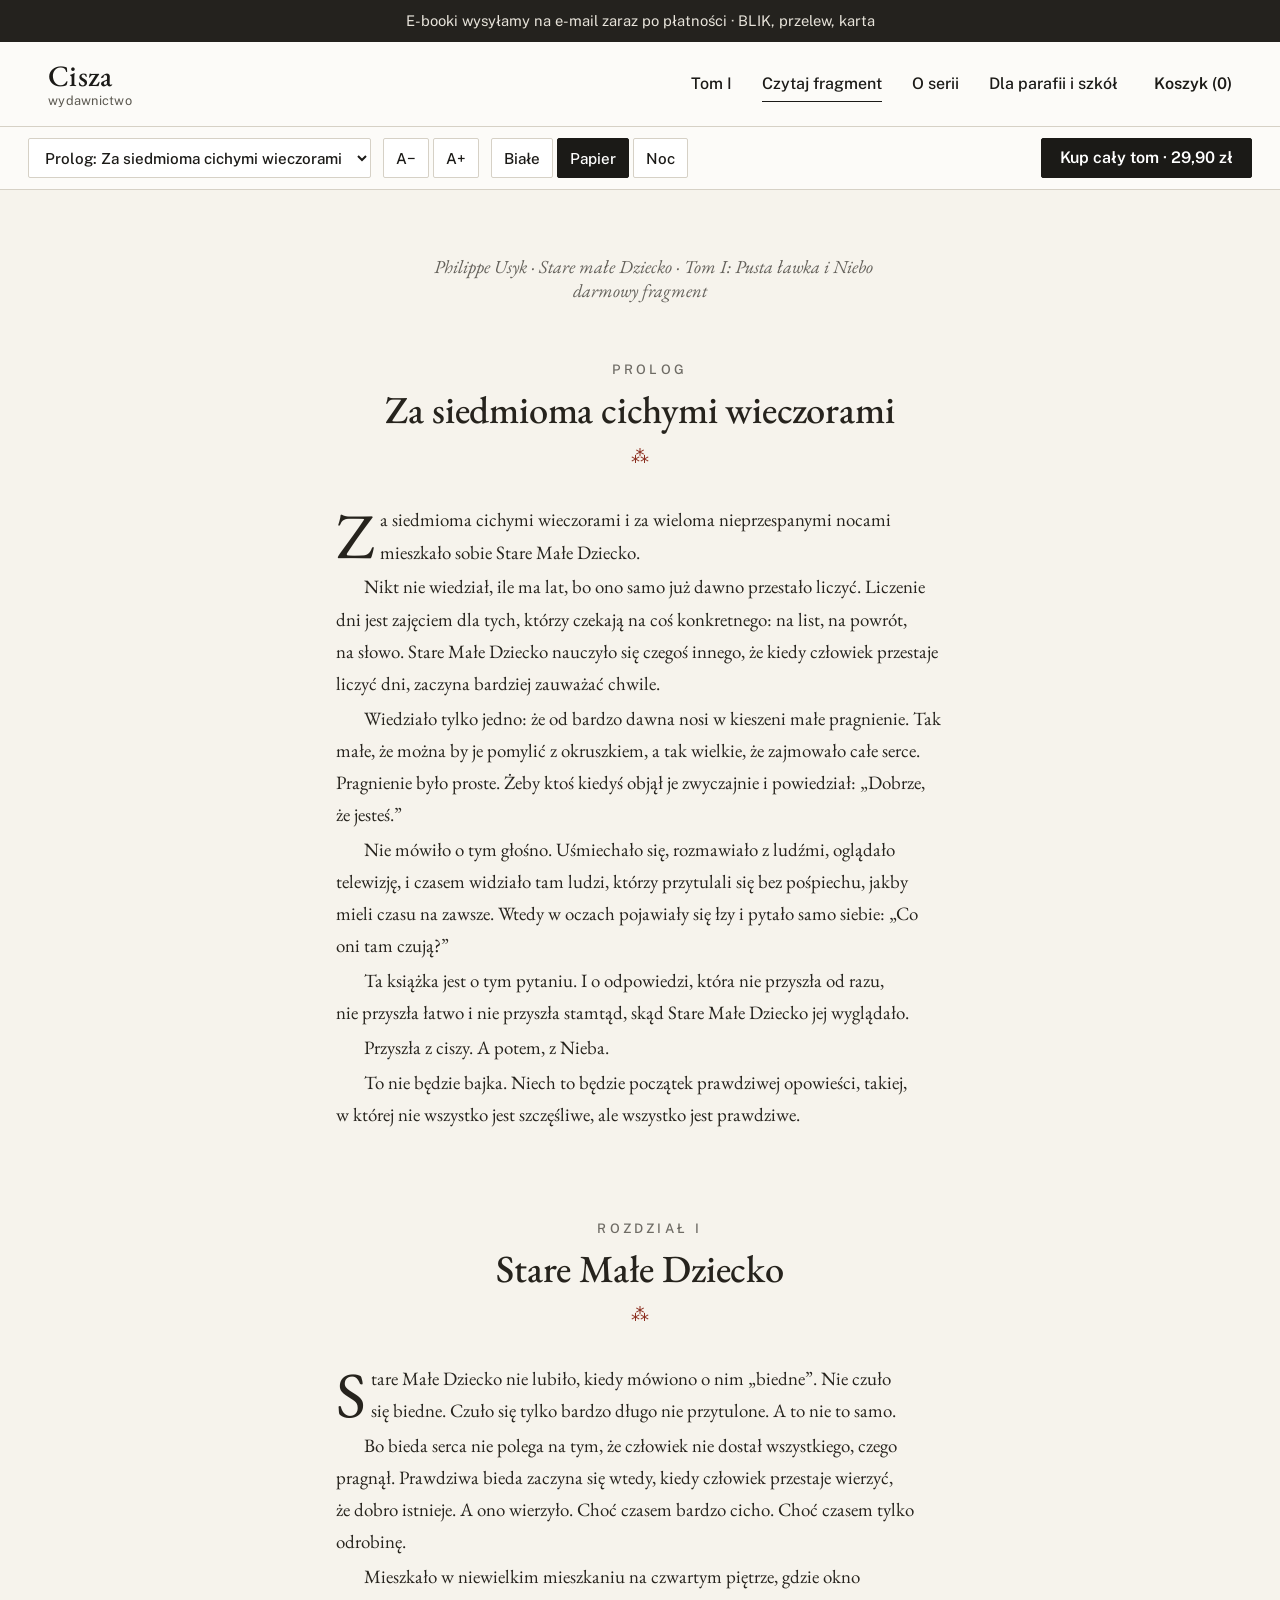
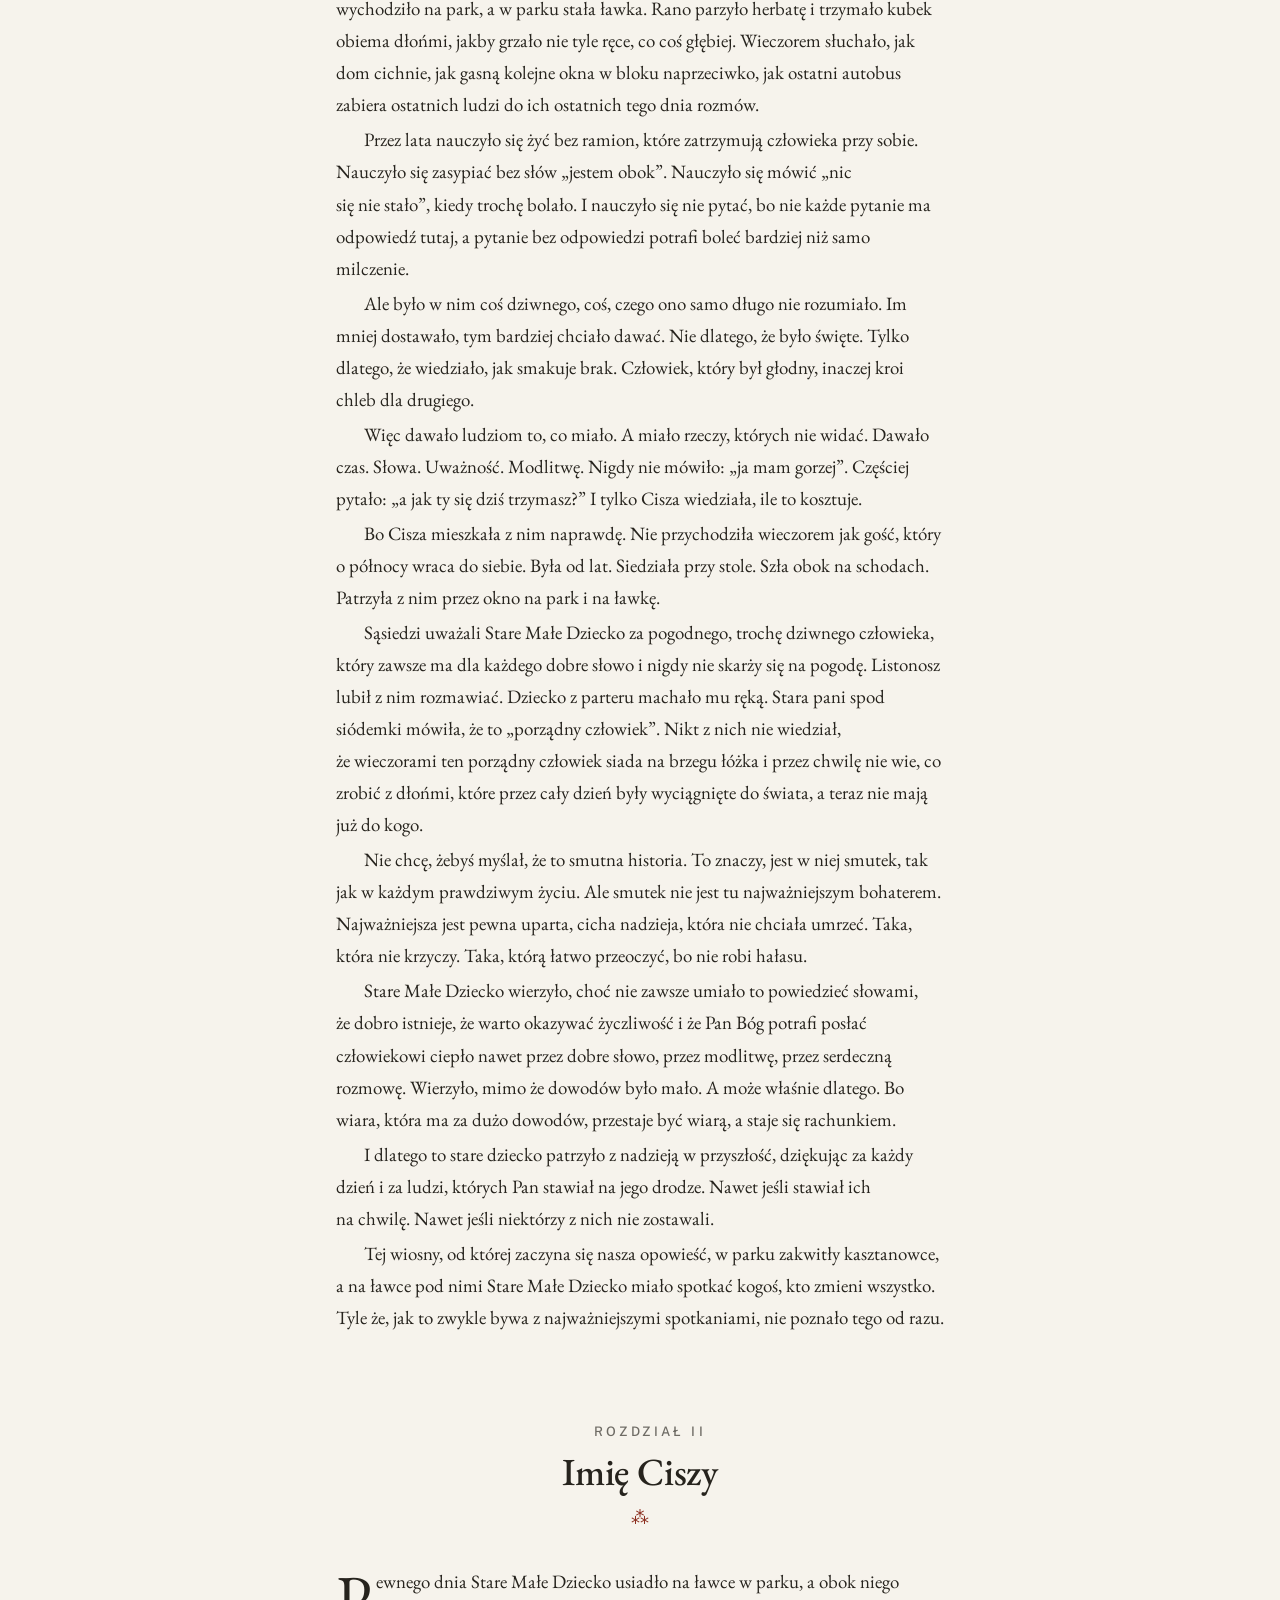
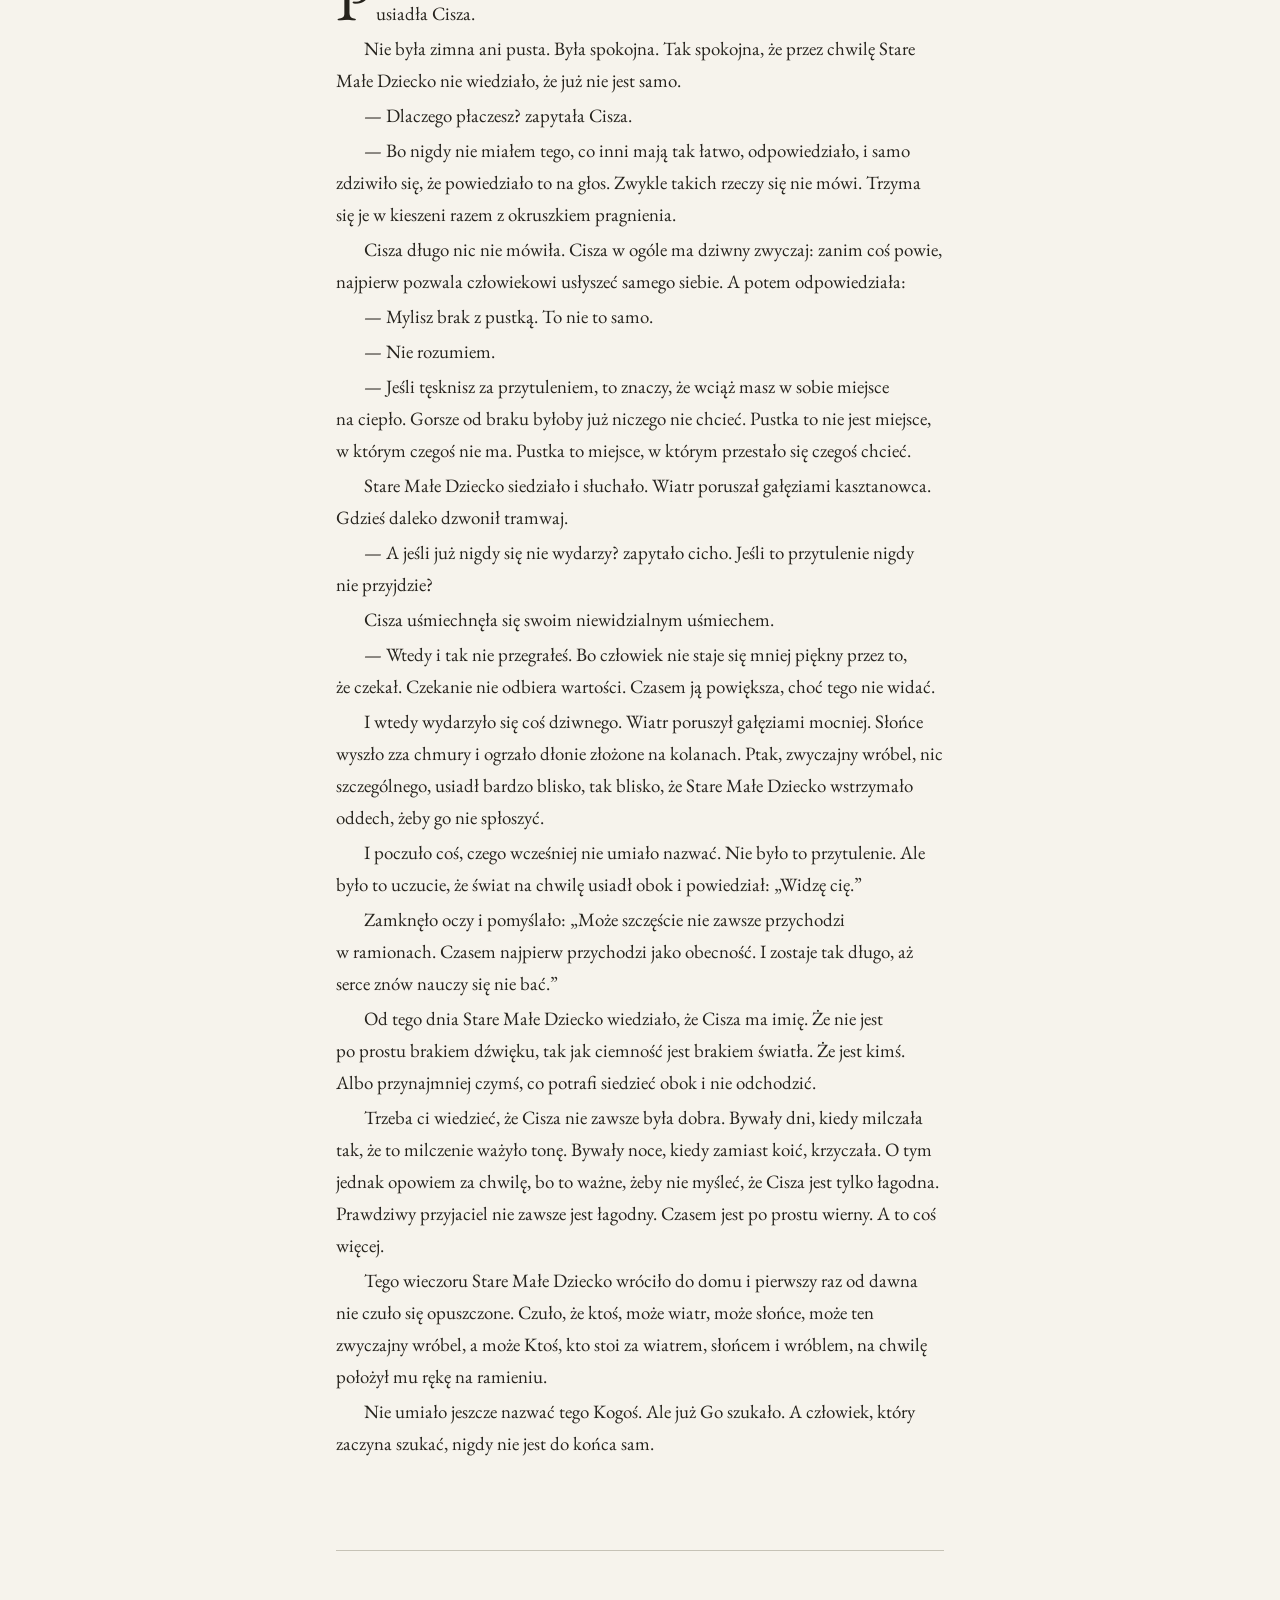
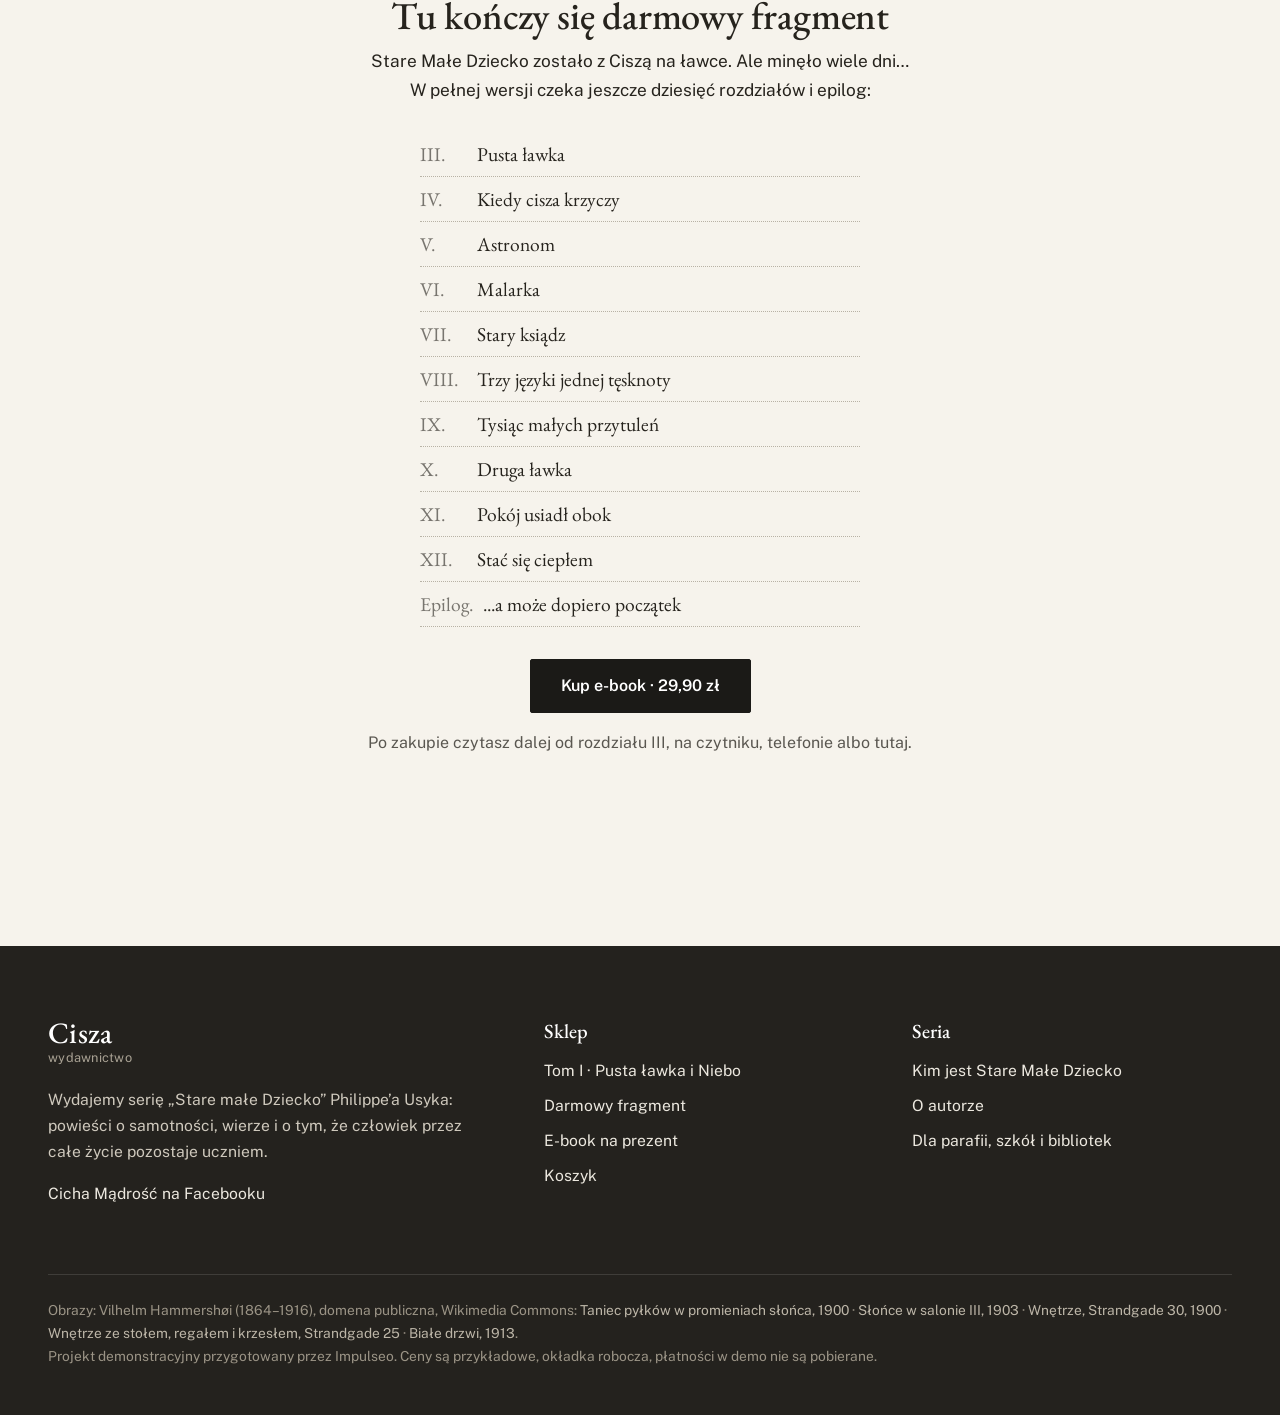
==== commit ce4efa75: "v2: nowy projekt wydawnictwa literackiego (obrazy Hammershøia, EB Garamond) Co-Authored-By: Claude O" ====
--- a/czytaj/index.html
+++ b/czytaj/index.html
@@ -3,54 +3,55 @@
 <head>
 <meta charset="utf-8">
 <meta name="viewport" content="width=device-width,initial-scale=1">
-<title>Czytaj za darmo: Stare małe Dziecko, prolog i&nbsp;rozdziały I–II</title>
+<title>Czytaj za darmo: Stare małe Dziecko, prolog i rozdziały I–II</title>
 <meta name="description" content="Przeczytaj w przeglądarce prolog i dwa pierwsze rozdziały powieści „Stare małe Dziecko. Pusta ławka i Niebo” Philippe’a Usyka. Bez rejestracji.">
 <link rel="canonical" href="https://impulseo-pl.github.io/stare-male-dziecko/czytaj/">
-<meta property="og:type" content="website"><meta property="og:locale" content="pl_PL"><meta property="og:site_name" content="Wydawnictwo CISZA">
+<meta property="og:type" content="website"><meta property="og:locale" content="pl_PL"><meta property="og:site_name" content="Wydawnictwo Cisza">
 <meta property="og:title" content="Czytaj za darmo: Stare małe Dziecko, prolog i rozdziały I–II"><meta property="og:description" content="Przeczytaj w przeglądarce prolog i dwa pierwsze rozdziały powieści „Stare małe Dziecko. Pusta ławka i Niebo” Philippe’a Usyka. Bez rejestracji.">
-<meta property="og:url" content="https://impulseo-pl.github.io/stare-male-dziecko/czytaj/"><meta property="og:image" content="https://impulseo-pl.github.io/stare-male-dziecko/img/og.png">
-<meta name="theme-color" content="#141b31">
+<meta property="og:url" content="https://impulseo-pl.github.io/stare-male-dziecko/czytaj/"><meta property="og:image" content="https://impulseo-pl.github.io/stare-male-dziecko/img/og.jpg">
+<meta name="theme-color" content="#24221e">
 <link rel="icon" href="../favicon.svg" type="image/svg+xml">
 <link rel="preconnect" href="https://fonts.googleapis.com"><link rel="preconnect" href="https://fonts.gstatic.com" crossorigin>
-<link href="https://fonts.googleapis.com/css2?family=Literata:ital,opsz,wght@0,7..72,400;0,7..72,500;0,7..72,600;1,7..72,400;1,7..72,500&family=Source+Sans+3:wght@400;600;700&display=swap" rel="stylesheet">
+<link href="https://fonts.googleapis.com/css2?family=EB+Garamond:ital,wght@0,400;0,500;0,600;1,400;1,500&family=Public+Sans:wght@400;500;600&display=swap" rel="stylesheet">
 <link rel="stylesheet" href="../assets/styles.css">
 
 </head>
 <body data-base="../">
 <a class="skip" href="#tresc">Przejdź do&nbsp;treści</a>
+<div class="strip">E-booki wysyłamy na&nbsp;e-mail zaraz po&nbsp;płatności · BLIK, przelew, karta</div>
 <header class="top"><div class="wrap top-in">
-  <a class="brand" href="../" aria-label="Wydawnictwo CISZA – strona główna"><svg viewBox="0 0 42 42" aria-hidden="true"><rect width="42" height="42" rx="6" fill="#1d2744"/><circle cx="34" cy="13" r="7" fill="#f7cf86" opacity=".18"/><rect x="33" y="14" width="2" height="21" fill="#f0b34e"/><rect x="30.5" y="9.5" width="7" height="5" rx="1" fill="#f7cf86"/><g fill="#f0b34e"><rect x="6" y="18" width="20" height="3" rx="1"/><rect x="8" y="18" width="2.4" height="9"/><rect x="21.6" y="18" width="2.4" height="9"/><rect x="4" y="25" width="24" height="3" rx="1"/><rect x="6.5" y="28" width="2.4" height="7"/><rect x="23.1" y="28" width="2.4" height="7"/></g></svg><span><b>Wydawnictwo CISZA</b><span>Stare małe Dziecko · seria</span></span></a>
-  <nav class="nav" aria-label="Menu główne"><a href="../tom-1/">Tom I</a><a href="../czytaj/" aria-current=page>Czytaj za darmo</a><a href="../o-serii/">O serii</a><a href="../dla-parafii-i-szkol/">Dla parafii i&nbsp;szkół</a></nav>
-  <a class="cart-btn" href="../koszyk/"><svg viewBox="0 0 24 24" fill="none" stroke="currentColor" stroke-width="1.8" aria-hidden="true"><path d="M5 7h14l-1.2 12.2a1 1 0 0 1-1 .8H7.2a1 1 0 0 1-1-.8z"/><path d="M9 9V6a3 3 0 0 1 6 0v3"/></svg><span class="cart-l">Koszyk</span><span data-cart-count>0</span></a>
+  <a class="brand" href="../"><b>Cisza</b><span>wydawnictwo</span></a>
+  <nav class="nav" aria-label="Menu główne"><a href="../tom-1/">Tom I</a><a href="../czytaj/" aria-current=page>Czytaj fragment</a><a href="../o-serii/">O serii</a><a href="../dla-parafii-i-szkol/">Dla parafii i&nbsp;szkół</a></nav>
+  <a class="cart-btn" href="../koszyk/">Koszyk (<span data-cart-count>0</span>)</a>
   <button class="burger" aria-label="Menu" aria-expanded="false" aria-controls="menu"><i></i><i></i><i></i></button>
 </div>
-<nav class="menu" id="menu" aria-label="Menu"><a href="../">Strona główna</a><a href="../tom-1/">Tom I</a><a href="../czytaj/">Czytaj za darmo</a><a href="../o-serii/">O serii</a><a href="../dla-parafii-i-szkol/">Dla parafii i&nbsp;szkół</a><a href="../koszyk/">Koszyk</a></nav>
+<nav class="menu" id="menu" aria-label="Menu"><a href="../">Strona główna</a><a href="../tom-1/">Tom I</a><a href="../czytaj/">Czytaj fragment</a><a href="../o-serii/">O serii</a><a href="../dla-parafii-i-szkol/">Dla parafii i&nbsp;szkół</a><a href="../koszyk/">Koszyk</a></nav>
 </header>
 <main id="tresc">
 <div class="reader-bar"><div class="reader-bar-in">
   <label class="sr" for="ch">Rozdział</label><select id="ch"><option value="prolog">Prolog: Za siedmioma cichymi wieczorami</option><option value="rozdzial-i">Rozdział I: Stare Małe Dziecko</option><option value="rozdzial-ii">Rozdział II: Imię Ciszy</option><option value="dalej">Dalej w&nbsp;pełnej wersji</option></select>
   <div class="grp" role="group" aria-label="Wielkość liter"><button data-size="-0.08" aria-label="Mniejsze litery">A−</button><button data-size="0.08" aria-label="Większe litery">A+</button></div>
-  <div class="grp" role="group" aria-label="Tło"><button data-theme-btn="jasny">Jasne</button><button data-theme-btn="sepia">Sepia</button><button data-theme-btn="noc">Noc</button></div>
-  <a class="btn btn-lamp sp" style="min-height:40px;padding:0 16px" href="../tom-1/">Kup cały tom · 29,90 zł</a>
+  <div class="grp" role="group" aria-label="Tło"><button data-theme-btn="jasny">Białe</button><button data-theme-btn="sepia">Papier</button><button data-theme-btn="noc">Noc</button></div>
+  <a class="btn sp" href="../tom-1/">Kup cały tom · 29,90 zł</a>
 </div><div class="progress"></div></div>
 <div class="reader" id="reader" data-theme="sepia"><article>
-<p class="rmeta" style="margin-bottom:50px">Philippe Usyk · Stare małe Dziecko · Tom&nbsp;I: Pusta ławka i&nbsp;Niebo · darmowy fragment</p>
+<p class="intro-meta">Philippe Usyk · Stare małe Dziecko · Tom&nbsp;I: Pusta ławka i&nbsp;Niebo<br>darmowy fragment</p>
 <section id="prolog"><p class="rmeta">Prolog</p><h2>Za siedmioma cichymi wieczorami</h2><div class="orn">⁂</div><p class=first>Za siedmioma cichymi wieczorami i&nbsp;za wieloma nieprzespanymi nocami mieszkało sobie Stare Małe Dziecko.</p><p>Nikt nie&nbsp;wiedział, ile ma lat, bo ono samo już dawno przestało liczyć. Liczenie dni jest zajęciem dla tych, którzy czekają na&nbsp;coś konkretnego: na&nbsp;list, na&nbsp;powrót, na&nbsp;słowo. Stare Małe Dziecko nauczyło się&nbsp;czegoś innego, że&nbsp;kiedy człowiek przestaje liczyć dni, zaczyna bardziej zauważać chwile.</p><p>Wiedziało tylko jedno: że&nbsp;od&nbsp;bardzo dawna nosi w&nbsp;kieszeni małe pragnienie. Tak małe, że&nbsp;można by je pomylić z&nbsp;okruszkiem, a&nbsp;tak wielkie, że&nbsp;zajmowało całe serce. Pragnienie było proste. Żeby ktoś kiedyś objął je zwyczajnie i&nbsp;powiedział: „Dobrze, że&nbsp;jesteś.”</p><p>Nie mówiło o&nbsp;tym głośno. Uśmiechało się, rozmawiało z&nbsp;ludźmi, oglądało telewizję, i&nbsp;czasem widziało tam ludzi, którzy przytulali się&nbsp;bez pośpiechu, jakby mieli czasu na&nbsp;zawsze. Wtedy w&nbsp;oczach pojawiały się&nbsp;łzy i&nbsp;pytało samo siebie: „Co oni tam czują?”</p><p>Ta książka jest o&nbsp;tym pytaniu. I&nbsp;o&nbsp;odpowiedzi, która nie&nbsp;przyszła od&nbsp;razu, nie&nbsp;przyszła łatwo i&nbsp;nie&nbsp;przyszła stamtąd, skąd Stare Małe Dziecko jej wyglądało.</p><p>Przyszła z&nbsp;ciszy. A&nbsp;potem, z&nbsp;Nieba.</p><p>To nie&nbsp;będzie bajka. Niech to&nbsp;będzie początek prawdziwej opowieści, takiej, w&nbsp;której nie&nbsp;wszystko jest szczęśliwe, ale wszystko jest prawdziwe.</p></section><section id="rozdzial-i"><p class="rmeta">Rozdział I</p><h2>Stare Małe Dziecko</h2><div class="orn">⁂</div><p class=first>Stare Małe Dziecko nie&nbsp;lubiło, kiedy mówiono o&nbsp;nim „biedne”. Nie czuło się&nbsp;biedne. Czuło się&nbsp;tylko bardzo długo nie&nbsp;przytulone. A&nbsp;to&nbsp;nie&nbsp;to&nbsp;samo.</p><p>Bo bieda serca nie&nbsp;polega na&nbsp;tym, że&nbsp;człowiek nie&nbsp;dostał wszystkiego, czego pragnął. Prawdziwa bieda zaczyna się&nbsp;wtedy, kiedy człowiek przestaje wierzyć, że&nbsp;dobro istnieje. A&nbsp;ono wierzyło. Choć czasem bardzo cicho. Choć czasem tylko odrobinę.</p><p>Mieszkało w&nbsp;niewielkim mieszkaniu na&nbsp;czwartym piętrze, gdzie okno wychodziło na&nbsp;park, a&nbsp;w&nbsp;parku stała ławka. Rano parzyło herbatę i&nbsp;trzymało kubek obiema dłońmi, jakby grzało nie&nbsp;tyle ręce, co coś głębiej. Wieczorem słuchało, jak dom cichnie, jak gasną kolejne okna w&nbsp;bloku naprzeciwko, jak ostatni autobus zabiera ostatnich ludzi do&nbsp;ich ostatnich tego dnia rozmów.</p><p>Przez lata nauczyło się&nbsp;żyć bez ramion, które zatrzymują człowieka przy sobie. Nauczyło się&nbsp;zasypiać bez słów „jestem obok”. Nauczyło się&nbsp;mówić „nic się&nbsp;nie&nbsp;stało”, kiedy trochę bolało. I&nbsp;nauczyło się&nbsp;nie&nbsp;pytać, bo nie&nbsp;każde pytanie ma odpowiedź tutaj, a&nbsp;pytanie bez odpowiedzi potrafi boleć bardziej niż samo milczenie.</p><p>Ale było w&nbsp;nim coś dziwnego, coś, czego ono samo długo nie&nbsp;rozumiało. Im mniej dostawało, tym bardziej chciało dawać. Nie dlatego, że&nbsp;było święte. Tylko dlatego, że&nbsp;wiedziało, jak smakuje brak. Człowiek, który był głodny, inaczej kroi chleb dla drugiego.</p><p>Więc dawało ludziom to, co miało. A&nbsp;miało rzeczy, których nie&nbsp;widać. Dawało czas. Słowa. Uważność. Modlitwę. Nigdy nie&nbsp;mówiło: „ja mam gorzej”. Częściej pytało: „a&nbsp;jak ty się&nbsp;dziś trzymasz?” I&nbsp;tylko Cisza wiedziała, ile to&nbsp;kosztuje.</p><p>Bo Cisza mieszkała z&nbsp;nim naprawdę. Nie przychodziła wieczorem jak gość, który o&nbsp;północy wraca do&nbsp;siebie. Była od&nbsp;lat. Siedziała przy stole. Szła obok na&nbsp;schodach. Patrzyła z&nbsp;nim przez okno na&nbsp;park i&nbsp;na&nbsp;ławkę.</p><p>Sąsiedzi uważali Stare Małe Dziecko za pogodnego, trochę dziwnego człowieka, który zawsze ma dla każdego dobre słowo i&nbsp;nigdy nie&nbsp;skarży się&nbsp;na&nbsp;pogodę. Listonosz lubił z&nbsp;nim rozmawiać. Dziecko z&nbsp;parteru machało mu ręką. Stara pani spod siódemki mówiła, że&nbsp;to&nbsp;„porządny człowiek”. Nikt z&nbsp;nich nie&nbsp;wiedział, że&nbsp;wieczorami ten porządny człowiek siada na&nbsp;brzegu łóżka i&nbsp;przez chwilę nie&nbsp;wie, co zrobić z&nbsp;dłońmi, które przez cały dzień były wyciągnięte do&nbsp;świata, a&nbsp;teraz nie&nbsp;mają już do&nbsp;kogo.</p><p>Nie chcę, żebyś myślał, że&nbsp;to&nbsp;smutna historia. To znaczy, jest w&nbsp;niej smutek, tak jak w&nbsp;każdym prawdziwym życiu. Ale smutek nie&nbsp;jest tu najważniejszym bohaterem. Najważniejsza jest pewna uparta, cicha nadzieja, która nie&nbsp;chciała umrzeć. Taka, która nie&nbsp;krzyczy. Taka, którą łatwo przeoczyć, bo nie&nbsp;robi hałasu.</p><p>Stare Małe Dziecko wierzyło, choć nie&nbsp;zawsze umiało to&nbsp;powiedzieć słowami, że&nbsp;dobro istnieje, że&nbsp;warto okazywać życzliwość i&nbsp;że&nbsp;Pan Bóg potrafi posłać człowiekowi ciepło nawet przez dobre słowo, przez modlitwę, przez serdeczną rozmowę. Wierzyło, mimo że&nbsp;dowodów było mało. A&nbsp;może właśnie dlatego. Bo wiara, która ma za dużo dowodów, przestaje być wiarą, a&nbsp;staje się&nbsp;rachunkiem.</p><p>I dlatego to&nbsp;stare dziecko patrzyło z&nbsp;nadzieją w&nbsp;przyszłość, dziękując za każdy dzień i&nbsp;za ludzi, których Pan stawiał na&nbsp;jego drodze. Nawet jeśli stawiał ich na&nbsp;chwilę. Nawet jeśli niektórzy z&nbsp;nich nie&nbsp;zostawali.</p><p>Tej wiosny, od&nbsp;której zaczyna się&nbsp;nasza opowieść, w&nbsp;parku zakwitły kasztanowce, a&nbsp;na&nbsp;ławce pod nimi Stare Małe Dziecko miało spotkać kogoś, kto zmieni wszystko. Tyle że, jak to&nbsp;zwykle bywa z&nbsp;najważniejszymi spotkaniami, nie&nbsp;poznało tego od&nbsp;razu.</p></section><section id="rozdzial-ii"><p class="rmeta">Rozdział II</p><h2>Imię Ciszy</h2><div class="orn">⁂</div><p class=first>Pewnego dnia Stare Małe Dziecko usiadło na&nbsp;ławce w&nbsp;parku, a&nbsp;obok niego usiadła Cisza.</p><p>Nie była zimna ani pusta. Była spokojna. Tak spokojna, że&nbsp;przez chwilę Stare Małe Dziecko nie&nbsp;wiedziało, że&nbsp;już nie&nbsp;jest samo.</p><p>— Dlaczego płaczesz? zapytała Cisza.</p><p>— Bo nigdy nie&nbsp;miałem tego, co inni mają tak łatwo, odpowiedziało, i&nbsp;samo zdziwiło się, że&nbsp;powiedziało to&nbsp;na&nbsp;głos. Zwykle takich rzeczy się&nbsp;nie&nbsp;mówi. Trzyma się&nbsp;je w&nbsp;kieszeni razem z&nbsp;okruszkiem pragnienia.</p><p>Cisza długo nic nie&nbsp;mówiła. Cisza w&nbsp;ogóle ma dziwny zwyczaj: zanim coś powie, najpierw pozwala człowiekowi usłyszeć samego siebie. A&nbsp;potem odpowiedziała:</p><p>— Mylisz brak z&nbsp;pustką. To nie&nbsp;to&nbsp;samo.</p><p>— Nie rozumiem.</p><p>— Jeśli tęsknisz za przytuleniem, to&nbsp;znaczy, że&nbsp;wciąż masz w&nbsp;sobie miejsce na&nbsp;ciepło. Gorsze od&nbsp;braku byłoby już niczego nie&nbsp;chcieć. Pustka to&nbsp;nie&nbsp;jest miejsce, w&nbsp;którym czegoś nie&nbsp;ma. Pustka to&nbsp;miejsce, w&nbsp;którym przestało się&nbsp;czegoś chcieć.</p><p>Stare Małe Dziecko siedziało i&nbsp;słuchało. Wiatr poruszał gałęziami kasztanowca. Gdzieś daleko dzwonił tramwaj.</p><p>— A&nbsp;jeśli już nigdy się&nbsp;nie&nbsp;wydarzy? zapytało cicho. Jeśli to&nbsp;przytulenie nigdy nie&nbsp;przyjdzie?</p><p>Cisza uśmiechnęła się&nbsp;swoim niewidzialnym uśmiechem.</p><p>— Wtedy i&nbsp;tak nie&nbsp;przegrałeś. Bo człowiek nie&nbsp;staje się&nbsp;mniej piękny przez to, że&nbsp;czekał. Czekanie nie&nbsp;odbiera wartości. Czasem ją powiększa, choć tego nie&nbsp;widać.</p><p>I wtedy wydarzyło się&nbsp;coś dziwnego. Wiatr poruszył gałęziami mocniej. Słońce wyszło zza chmury i&nbsp;ogrzało dłonie złożone na&nbsp;kolanach. Ptak, zwyczajny wróbel, nic szczególnego, usiadł bardzo blisko, tak blisko, że&nbsp;Stare Małe Dziecko wstrzymało oddech, żeby go nie&nbsp;spłoszyć.</p><p>I poczuło coś, czego wcześniej nie&nbsp;umiało nazwać. Nie było to&nbsp;przytulenie. Ale było to&nbsp;uczucie, że&nbsp;świat na&nbsp;chwilę usiadł obok i&nbsp;powiedział: „Widzę cię.”</p><p>Zamknęło oczy i&nbsp;pomyślało: „Może szczęście nie&nbsp;zawsze przychodzi w&nbsp;ramionach. Czasem najpierw przychodzi jako obecność. I&nbsp;zostaje tak długo, aż serce znów nauczy się&nbsp;nie&nbsp;bać.”</p><p>Od tego dnia Stare Małe Dziecko wiedziało, że&nbsp;Cisza ma imię. Że nie&nbsp;jest po&nbsp;prostu brakiem dźwięku, tak jak ciemność jest brakiem światła. Że jest kimś. Albo przynajmniej czymś, co potrafi siedzieć obok i&nbsp;nie&nbsp;odchodzić.</p><p>Trzeba ci wiedzieć, że&nbsp;Cisza nie&nbsp;zawsze była dobra. Bywały dni, kiedy milczała tak, że&nbsp;to&nbsp;milczenie ważyło tonę. Bywały noce, kiedy zamiast koić, krzyczała. O&nbsp;tym jednak opowiem za chwilę, bo to&nbsp;ważne, żeby nie&nbsp;myśleć, że&nbsp;Cisza jest tylko łagodna. Prawdziwy przyjaciel nie&nbsp;zawsze jest łagodny. Czasem jest po&nbsp;prostu wierny. A&nbsp;to&nbsp;coś więcej.</p><p>Tego wieczoru Stare Małe Dziecko wróciło do&nbsp;domu i&nbsp;pierwszy raz od&nbsp;dawna nie&nbsp;czuło się&nbsp;opuszczone. Czuło, że&nbsp;ktoś, może wiatr, może słońce, może ten zwyczajny wróbel, a&nbsp;może Ktoś, kto stoi za wiatrem, słońcem i&nbsp;wróblem, na&nbsp;chwilę położył mu rękę na&nbsp;ramieniu.</p><p>Nie umiało jeszcze nazwać tego Kogoś. Ale już Go szukało. A&nbsp;człowiek, który zaczyna szukać, nigdy nie&nbsp;jest do&nbsp;końca sam.</p></section>
 <section class="locked" id="dalej"><h2>Tu kończy się&nbsp;darmowy fragment</h2>
-<p>Stare Małe Dziecko zostało samo z&nbsp;Ciszą na&nbsp;ławce. Ale minęło wiele dni… W&nbsp;pełnej wersji czeka jeszcze dziesięć rozdziałów i&nbsp;epilog:</p>
+<p>Stare Małe Dziecko zostało z&nbsp;Ciszą na&nbsp;ławce. Ale minęło wiele dni… W&nbsp;pełnej wersji czeka jeszcze dziesięć rozdziałów i&nbsp;epilog:</p>
 <ol><li><span>III.</span>Pusta ławka</li><li><span>IV.</span>Kiedy cisza krzyczy</li><li><span>V.</span>Astronom</li><li><span>VI.</span>Malarka</li><li><span>VII.</span>Stary ksiądz</li><li><span>VIII.</span>Trzy języki jednej tęsknoty</li><li><span>IX.</span>Tysiąc małych przytuleń</li><li><span>X.</span>Druga ławka</li><li><span>XI.</span>Pokój usiadł obok</li><li><span>XII.</span>Stać się&nbsp;ciepłem</li><li><span>Epilog.</span>...a może dopiero początek</li></ol>
-<a class="btn btn-lamp" href="../tom-1/">Kup e-book · 29,90 zł</a>
+<a class="btn" href="../tom-1/">Kup e-book · 29,90 zł</a>
 <p style="margin-top:16px;font-size:1rem !important;opacity:.75">Po zakupie czytasz dalej od&nbsp;rozdziału III, na&nbsp;czytniku, telefonie albo tutaj.</p>
 </section>
 </article></div>
 </main>
 <footer class="foot"><div class="wrap">
   <div class="foot-in">
-    <div><b>Wydawnictwo CISZA</b><p>Seria „Stare małe Dziecko” Philippe’a Usyka: powieści o&nbsp;dialogu nauki, kultury i&nbsp;wiary. E-booki wysyłamy od&nbsp;razu po&nbsp;zaksięgowaniu płatności.</p><p><a href="https://www.facebook.com/profile.php?id=61593939705947" rel="noopener">Profil na&nbsp;Facebooku: Cicha Mądrość</a></p></div>
-    <div><b>Sklep</b><ul><li><a href="../tom-1/">Tom I&nbsp;· Pusta ławka i&nbsp;Niebo</a></li><li><a href="../czytaj/">Darmowy fragment</a></li><li><a href="../tom-1/?opcja=prezent">E-book na&nbsp;prezent</a></li><li><a href="../koszyk/">Koszyk</a></li></ul></div>
-    <div><b>Seria</b><ul><li><a href="../o-serii/">Kim jest Stare Małe Dziecko</a></li><li><a href="../o-serii/#autor">O autorze</a></li><li><a href="../dla-parafii-i-szkol/">Dla parafii, szkół i&nbsp;bibliotek</a></li></ul></div>
+    <div><a class="brand" href="../"><b>Cisza</b><span>wydawnictwo</span></a><p style="margin-top:22px;max-width:28em">Wydajemy serię „Stare małe Dziecko” Philippe’a Usyka: powieści o&nbsp;samotności, wierze i&nbsp;o&nbsp;tym, że&nbsp;człowiek przez całe życie pozostaje uczniem.</p><p><a href="https://www.facebook.com/profile.php?id=61593939705947" rel="noopener">Cicha Mądrość na&nbsp;Facebooku</a></p></div>
+    <div><h4>Sklep</h4><ul><li><a href="../tom-1/">Tom I&nbsp;· Pusta ławka i&nbsp;Niebo</a></li><li><a href="../czytaj/">Darmowy fragment</a></li><li><a href="../tom-1/?opcja=prezent#kup">E-book na&nbsp;prezent</a></li><li><a href="../koszyk/">Koszyk</a></li></ul></div>
+    <div><h4>Seria</h4><ul><li><a href="../o-serii/">Kim jest Stare Małe Dziecko</a></li><li><a href="../o-serii/#autor">O autorze</a></li><li><a href="../dla-parafii-i-szkol/">Dla parafii, szkół i&nbsp;bibliotek</a></li></ul></div>
   </div>
-  <p class="demo">Projekt demonstracyjny sklepu przygotowany przez Impulseo. Ceny są przykładowe, okładka robocza. Płatności w&nbsp;demo nie&nbsp;są pobierane.</p>
+  <p class="credits">Obrazy: Vilhelm Hammershøi (1864–1916), domena publiczna, Wikimedia Commons: <a href="https://commons.wikimedia.org/wiki/File:Hammersh%C3%B8i_Dust_motes_dancing.jpg" rel="noopener">Taniec pyłków w&nbsp;promieniach słońca, 1900</a> · <a href="https://commons.wikimedia.org/wiki/File:Vilhelm_Hammersh%C3%B8i,_Sunshine_in_the_Drawing_Room_III,_1903.jpg" rel="noopener">Słońce w&nbsp;salonie III, 1903</a> · <a href="https://commons.wikimedia.org/wiki/File:Vilhelm_Hammersh%C3%B8i,_Interi%C3%B8r_fra_Strandgade_30,_1900.jpg" rel="noopener">Wnętrze, Strandgade 30, 1900</a> · <a href="https://commons.wikimedia.org/wiki/File:Vilhelm_Hammersh%C3%B8i_Interior_with_a_Table,_Bookcase_and_Windsor_Chair_Strandgade_25.jpg" rel="noopener">Wnętrze ze&nbsp;stołem, regałem i&nbsp;krzesłem, Strandgade 25</a> · <a href="https://commons.wikimedia.org/wiki/File:Vilhelm_Hammersh%C3%B8i_-_Hvide_d%C3%B8re._Interi%C3%B8r_fra_Strandgade_25_-_1913.png" rel="noopener">Białe drzwi, 1913</a>.<br>Projekt demonstracyjny przygotowany przez Impulseo. Ceny są przykładowe, okładka robocza, płatności w&nbsp;demo nie&nbsp;są pobierane.</p>
 </div></footer>
 <script src="../assets/app.js" defer></script>
 <script src="../assets/licznik.js" defer></script>
--- a/assets/styles.css
+++ b/assets/styles.css
@@ -1,347 +1,329 @@
 :root{
-  --ink:#141b31;--ink-2:#1d2744;--ink-3:#28345a;
-  --lamp:#f0b34e;--lamp-2:#f7cf86;--lamp-dk:#a86a10;
-  --leaf:#24493b;--leaf-2:#2f5d4b;
-  --paper:#f6f1e6;--page:#fffdf8;
-  --bg:#ffffff;--soft:#f5f2ec;--line:#e2dccf;
-  --text:#1c2030;--muted:#454b5c;--cream:#f4ecdc;--cream-2:#cfd3e2;
-  --serif:"Literata",Georgia,"Times New Roman",serif;
-  --sans:"Source Sans 3",system-ui,-apple-system,"Segoe UI",sans-serif;
-  --r:6px;--wrap:1180px;
+  --ink:#1b1a17;--ink-2:#3a3833;--muted:#5b5850;
+  --wall:#d9d5cd;--wall-2:#ebe8e2;--paper:#f6f3ec;--bg:#fcfbf8;
+  --dark:#24221e;--dark-2:#2f2c27;
+  --red:#8b2e1f;--red-2:#a63a28;
+  --line:#d6d1c6;
+  --serif:"EB Garamond",Garamond,"Times New Roman",serif;
+  --sans:"Public Sans",system-ui,-apple-system,"Segoe UI",sans-serif;
+  --wrap:1240px;
 }
 *{box-sizing:border-box}
 html{-webkit-text-size-adjust:100%;scroll-behavior:smooth}
-body{margin:0;background:var(--bg);color:var(--text);font:400 18px/1.65 var(--sans);overflow-x:hidden}
-img,svg{max-width:100%;display:block}
+body{margin:0;background:var(--bg);color:var(--ink);font:400 18px/1.65 var(--sans);overflow-x:hidden}
+img{max-width:100%;display:block}
 a{color:inherit}
-h1,h2,h3,h4{font-family:var(--serif);font-weight:600;line-height:1.18;margin:0 0 .5em;letter-spacing:-.01em}
-h1{font-size:clamp(2.6rem,6vw,4.6rem);font-weight:500}
-h2{font-size:clamp(1.8rem,3.4vw,2.6rem);font-weight:500}
-h3{font-size:1.3rem}
+h1,h2,h3{font-family:var(--serif);font-weight:500;line-height:1.08;margin:0 0 .45em;letter-spacing:-.005em}
+h1{font-size:clamp(3rem,6.6vw,5.6rem)}
+h2{font-size:clamp(2.1rem,4vw,3.3rem)}
+h3{font-size:1.6rem;line-height:1.2}
 p{margin:0 0 1em}
-.wrap{max-width:var(--wrap);margin:0 auto;padding:0 24px}
-.skip{position:absolute;left:-999px;top:0;background:var(--lamp);padding:8px 14px;z-index:99}
+[hidden]{display:none !important}
+.wrap{max-width:var(--wrap);margin:0 auto;padding:0 28px}
+.skip{position:absolute;left:-999px;top:0;background:#fff;padding:8px 14px;z-index:99}
 .skip:focus{left:8px}
 .sr{position:absolute;width:1px;height:1px;overflow:hidden;clip:rect(0 0 0 0)}
-
-/* przyciski */
-.btn{display:inline-flex;align-items:center;justify-content:center;gap:.5em;min-height:52px;padding:0 26px;border-radius:var(--r);border:2px solid transparent;font:600 1.02rem/1 var(--sans);text-decoration:none;cursor:pointer;transition:background .15s,border-color .15s,color .15s}
-.btn-lamp{background:var(--lamp);color:#1d1404}
-.btn-lamp:hover{background:var(--lamp-2)}
-.btn-line{border-color:rgba(244,236,220,.55);color:var(--cream);background:transparent}
-.btn-line:hover{border-color:var(--cream);background:rgba(255,255,255,.06)}
-.btn-ink{background:var(--ink);color:#fff}
-.btn-ink:hover{background:var(--ink-3)}
-.btn-out{border-color:var(--ink);color:var(--ink);background:transparent}
-.btn-out:hover{background:var(--ink);color:#fff}
-.btn:focus-visible,a:focus-visible,button:focus-visible,input:focus-visible,select:focus-visible,textarea:focus-visible{outline:3px solid var(--lamp);outline-offset:2px}
-.link{color:var(--ink-3);font-weight:600;text-decoration:underline;text-decoration-thickness:1px;text-underline-offset:4px}
-
-/* nagłówek */
-.top{background:var(--ink);color:var(--cream);position:relative;z-index:20}
-.top-in{display:flex;align-items:center;gap:28px;height:78px}
-.brand{display:flex;align-items:center;gap:12px;text-decoration:none;margin-right:auto}
-.brand svg{width:42px;height:42px;flex:none}
-.brand b{display:block;font:600 1.15rem/1.1 var(--serif);color:#fff}
-.brand span{display:block;font-size:.86rem;color:var(--cream-2);line-height:1.2}
-.nav{display:flex;gap:26px}
-.nav a{text-decoration:none;font-weight:600;font-size:1rem;color:var(--cream);padding:6px 0;border-bottom:2px solid transparent}
-.nav a:hover,.nav a[aria-current]{border-color:var(--lamp)}
-.cart-btn{display:inline-flex;align-items:center;gap:9px;text-decoration:none;font-weight:600;color:#fff;border:1.5px solid rgba(244,236,220,.4);border-radius:var(--r);padding:9px 14px}
-.cart-btn:hover{border-color:var(--lamp)}
-.cart-btn svg{width:22px;height:22px}
-.cart-btn [data-cart-count]{background:var(--lamp);color:#1d1404;border-radius:4px;min-width:24px;text-align:center;padding:1px 6px;font-size:.9rem}
+.btn{display:inline-flex;align-items:center;justify-content:center;min-height:54px;padding:0 30px;border:1.5px solid var(--ink);background:var(--ink);color:#fff;font:600 1rem/1 var(--sans);text-decoration:none;cursor:pointer;border-radius:2px;transition:background .15s,color .15s}
+.btn:hover{background:var(--red);border-color:var(--red)}
+.btn.ghost{background:transparent;color:var(--ink)}
+.btn.ghost:hover{background:var(--ink);color:#fff;border-color:var(--ink)}
+.btn.light{background:#fff;color:var(--ink);border-color:#fff}
+.btn.light:hover{background:var(--wall)}
+.txt-link{font-weight:600;text-decoration:underline;text-decoration-thickness:1px;text-underline-offset:5px}
+.txt-link:hover{color:var(--red)}
+a:focus-visible,button:focus-visible,input:focus-visible,select:focus-visible,textarea:focus-visible{outline:2px solid var(--red);outline-offset:3px}
+.cap{font:italic 400 .95rem/1.45 var(--serif);color:var(--muted);margin-top:10px}
+
+/* pasek i nagłówek */
+.strip{background:var(--dark);color:#e7e3da;font-size:.92rem;text-align:center;padding:9px 16px}
+.top{background:var(--bg);border-bottom:1px solid var(--line);position:relative;z-index:20}
+.top-in{display:flex;align-items:center;gap:36px;height:84px}
+.brand{text-decoration:none;margin-right:auto;line-height:1}
+.brand b{display:block;font:500 1.85rem/1 var(--serif);letter-spacing:.01em}
+.brand span{display:block;font-size:.8rem;color:var(--muted);margin-top:5px;letter-spacing:.02em}
+.nav{display:flex;gap:30px}
+.nav a{text-decoration:none;font-weight:500;font-size:1rem;padding:4px 0;border-bottom:1.5px solid transparent}
+.nav a:hover,.nav a[aria-current]{border-color:var(--ink)}
+.cart-btn{text-decoration:none;font-weight:600;font-size:1rem;white-space:nowrap}
+.cart-btn:hover{color:var(--red)}
 .burger{display:none;background:none;border:0;padding:10px;cursor:pointer}
-.burger i{display:block;width:24px;height:2px;background:var(--cream);margin:5px 0}
+.burger i{display:block;width:24px;height:1.5px;background:var(--ink);margin:6px 0}
 .menu{display:none}
-@media (max-width:960px){
-  .nav{display:none}
-  .burger{display:block}
-  .top-in{gap:12px}
-  .menu{background:var(--ink-2);padding:8px 24px 18px}
+@media (max-width:980px){
+  .nav{display:none}.burger{display:block}.top-in{gap:18px;height:72px}
+  .brand b{font-size:1.55rem}
+  .menu{background:var(--bg);border-bottom:1px solid var(--line);padding:4px 28px 16px}
   .menu.open{display:block}
-  .menu a{display:block;padding:12px 0;color:var(--cream);text-decoration:none;font-weight:600;border-bottom:1px solid rgba(255,255,255,.08)}
-  .cart-btn .cart-l{display:none}
+  .menu a{display:block;padding:13px 0;text-decoration:none;font-weight:500;border-bottom:1px solid var(--line)}
 }
 
+/* okładka książki (CSS) */
+.book{--w:300px;width:var(--w);aspect-ratio:2/3;font-size:calc(var(--w) / 20);position:relative;background:#f2eee5;display:flex;flex-direction:column;box-shadow:0 1.4em 2.6em -1em rgba(25,22,16,.55),0 .2em .5em rgba(25,22,16,.18);border-radius:1px 3px 3px 1px;overflow:hidden;flex:none}
+.book::before{content:"";position:absolute;inset:0 auto 0 0;width:5%;background:linear-gradient(90deg,rgba(0,0,0,.22),rgba(255,255,255,.18) 55%,rgba(0,0,0,.06));z-index:2}
+.book-art{height:57%;overflow:hidden;background:#8c8a84}
+.book-art img{width:100%;height:100%;object-fit:cover;object-position:50% 22%}
+.book-band{flex:1;display:flex;flex-direction:column;align-items:center;text-align:center;padding:1.05em .9em .8em;border-top:.18em solid var(--ink)}
+.b-au{font:500 .62em/1 var(--sans);letter-spacing:.22em;text-transform:uppercase;color:var(--ink-2)}
+.b-ti{font:500 1.95em/1 var(--serif);margin:.42em 0 .22em;color:var(--ink)}
+.b-vol{font:italic .86em/1.2 var(--serif);color:var(--ink-2)}
+.b-pub{margin-top:auto;font:500 .7em/1 var(--serif);letter-spacing:.3em;text-transform:uppercase;color:var(--red)}
+
 /* hero */
-.hero{position:relative;background:var(--ink);color:var(--cream);overflow:hidden;isolation:isolate}
-.hero-scene{position:absolute;inset:0;width:100%;height:100%;z-index:-1}
-.hero-in{display:grid;grid-template-columns:1.15fr .85fr;gap:48px;align-items:center;padding:64px 24px 250px}
-.hero h1{color:#fff;margin-bottom:.15em}
-.hero .vol{font:italic 400 clamp(1.25rem,2.2vw,1.6rem)/1.3 var(--serif);color:var(--lamp-2);margin:0 0 24px}
-.hero .lead{font-size:1.2rem;max-width:34em;color:var(--cream)}
-.hero .promise{border-left:3px solid var(--lamp);padding:2px 0 2px 16px;font:400 1.12rem/1.5 var(--serif);color:#fff;margin:26px 0 30px;max-width:30em}
-.actions{display:flex;flex-wrap:wrap;gap:14px}
-.hero .fine{margin:16px 0 0;font-size:.95rem;color:var(--cream-2)}
-.cover-wrap{justify-self:center;width:min(330px,100%);position:relative}
-.cover{width:100%;height:auto;border-radius:3px 6px 6px 3px;box-shadow:0 30px 60px -20px rgba(0,0,0,.7),0 0 0 1px rgba(255,255,255,.06)}
-.cover-note{font-size:.8rem;color:var(--cream-2);text-align:center;margin-top:12px}
-@media (max-width:860px){
-  .hero-in{grid-template-columns:1fr;padding:40px 24px 190px;gap:36px}
-  .cover-wrap{width:min(230px,62%)}
+.hero{display:grid;grid-template-columns:1.12fr 1fr;min-height:calc(100vh - 124px);max-height:960px;border-bottom:1px solid var(--line)}
+.hero-art{position:relative;overflow:hidden;background:#7f7d77;margin:0}
+.hero-art img{position:absolute;inset:0;width:100%;height:100%;object-fit:cover;object-position:50% 35%}
+.hero-art figcaption{position:absolute;left:20px;bottom:16px;font:italic .92rem var(--serif);color:#f3f0ea;text-shadow:0 1px 6px rgba(0,0,0,.6)}
+.hero-txt{display:flex;flex-direction:column;justify-content:center;padding:64px clamp(28px,5vw,88px)}
+.hero .au{font:500 .95rem var(--sans);letter-spacing:.16em;text-transform:uppercase;color:var(--muted);margin-bottom:22px}
+.hero h1{margin-bottom:.12em}
+.hero .vol{font:italic 400 clamp(1.5rem,2.4vw,2rem)/1.25 var(--serif);color:var(--ink-2);margin-bottom:30px}
+.hero .lead{font-size:1.14rem;max-width:30em;color:var(--ink-2)}
+.buyline{display:flex;align-items:center;flex-wrap:wrap;gap:22px;margin-top:20px;padding-top:28px;border-top:1px solid var(--line)}
+.buyline .pr{font:500 2.2rem/1 var(--serif)}
+.buyline .pr small{font:400 .95rem var(--sans);color:var(--muted);margin-left:4px}
+.hero .meta{font-size:.95rem;color:var(--muted);margin-top:18px}
+@media (max-width:900px){
+  .hero{grid-template-columns:1fr;min-height:0;max-height:none}
+  .hero-art{height:62vh;min-height:380px}
+  .hero-txt{padding:40px 28px 52px}
 }
 
 /* sekcje */
-.sec{padding:96px 0}
-.sec-soft{background:var(--soft)}
-.sec-head{max-width:720px;margin-bottom:44px}
-.sec-head p{color:var(--muted);font-size:1.1rem}
-.two{display:grid;grid-template-columns:1fr 1fr;gap:64px;align-items:start}
-@media (max-width:860px){.two{grid-template-columns:1fr;gap:36px}.sec{padding:68px 0}}
-.prose p{font-size:1.1rem}
-.prose-serif p{font-family:var(--serif);font-size:1.12rem;line-height:1.75}
-
-/* „dla kogo” */
-.who{list-style:none;margin:0;padding:0;border-top:1px solid var(--line)}
-.who li{padding:16px 0;border-bottom:1px solid var(--line)}
-.who b{display:block;font:600 1.08rem/1.3 var(--serif);margin-bottom:2px}
-.who span{color:var(--muted)}
-
-/* strona książki – fragment */
-.book-page{background:var(--page);border:1px solid var(--line);border-radius:4px;padding:56px clamp(24px,6vw,72px) 44px;max-width:760px;margin:0 auto;position:relative;box-shadow:0 1px 0 var(--line),0 18px 40px -28px rgba(20,27,49,.35)}
-.book-page .run{font:italic .9rem var(--serif);color:var(--muted);text-align:center;margin-bottom:34px}
-.book-page h3{font:500 1.9rem/1.2 var(--serif);text-align:center;margin-bottom:4px}
-.book-page .sub{text-align:center;font:italic 1.1rem var(--serif);color:var(--muted);margin-bottom:6px}
-.book-page .orn{text-align:center;color:var(--lamp-dk);margin-bottom:26px}
-.book-page p{font:400 1.14rem/1.8 var(--serif);text-indent:1.4em;margin:0 0 .3em;text-align:justify;hyphens:auto}
-.book-page p.first{text-indent:0}
-.book-page .fade{position:absolute;left:0;right:0;bottom:0;height:180px;background:linear-gradient(rgba(255,253,248,0),var(--page) 70%);border-radius:0 0 4px 4px}
-.book-cta{text-align:center;margin-top:30px}
-.book-cta p{color:var(--muted);margin-top:12px;font-size:1rem}
-
-/* spis treści */
-.toc{display:grid;grid-template-columns:repeat(3,1fr);gap:0 48px}
-.toc-part h3{font:500 1.35rem var(--serif);padding-bottom:12px;border-bottom:2px solid var(--ink);margin-bottom:0}
-.toc-part h3 small{display:block;font:400 .95rem var(--sans);color:var(--muted);margin-bottom:4px}
-.toc ol{list-style:none;margin:0 0 32px;padding:0}
-.toc li{display:flex;justify-content:space-between;gap:12px;padding:12px 0;border-bottom:1px solid var(--line);font-family:var(--serif);font-size:1.06rem}
-.toc li .n{color:var(--muted);min-width:2.6em;font-family:var(--sans);font-size:.95rem;padding-top:2px}
-.toc li .t{flex:1}
-.toc li a{text-decoration:none}
-.toc li a:hover{text-decoration:underline}
-.free{font:600 .82rem/1 var(--sans);color:var(--leaf-2);border:1px solid var(--leaf-2);border-radius:4px;padding:5px 7px;align-self:center;white-space:nowrap}
-@media (max-width:860px){.toc{grid-template-columns:1fr}}
-
-/* trzy głosy – sekcja wyłamana */
-.voices{background:var(--leaf);color:#eef3ee}
-.voices h2{color:#fff}
-.voices .sec-head p{color:#cfe0d6}
-.voice-row{display:grid;grid-template-columns:repeat(3,1fr);border-top:1px solid rgba(255,255,255,.18)}
-.voice{padding:34px 34px 10px 0}
-.voice+.voice{padding-left:34px;border-left:1px solid rgba(255,255,255,.18)}
-.voice svg{width:64px;height:64px;margin-bottom:18px}
-.voice h3{color:#fff;margin-bottom:2px}
-.voice .role{color:#bcd3c6;font-size:.98rem;margin-bottom:18px}
-.voice blockquote{margin:0;font:italic 400 1.2rem/1.55 var(--serif);color:#fff}
-.voice .ch{font-size:.92rem;color:#bcd3c6;margin-top:12px}
-.voices .bench-line{margin-top:44px;font:400 1.2rem/1.6 var(--serif);max-width:44em;color:#e4eee8}
-@media (max-width:860px){.voice-row{grid-template-columns:1fr}.voice,.voice+.voice{padding:28px 0;border-left:0;border-bottom:1px solid rgba(255,255,255,.18)}}
-
-/* oferty */
-.offers{display:grid;grid-template-columns:repeat(3,1fr);border:1px solid var(--line);border-radius:var(--r);background:#fff}
-.offer{padding:34px 30px;display:flex;flex-direction:column}
-.offer+.offer{border-left:1px solid var(--line)}
-.offer.main{background:var(--ink);color:var(--cream);border-radius:0;margin:-1px 0;}
-.offer.main h3{color:#fff}
-.offer h3{font-size:1.4rem;margin-bottom:6px}
-.offer .what{color:var(--muted);min-height:3.2em;margin-bottom:18px}
-.offer.main .what{color:var(--cream-2)}
-.price{font:500 2.1rem/1 var(--serif);margin:0 0 4px}
-.price small{font:400 1rem var(--sans);color:var(--muted)}
-.offer.main .price small{color:var(--cream-2)}
-.offer ul{margin:18px 0 26px;padding:0 0 0 1.1em;flex:1}
-.offer li{margin-bottom:6px}
-.offer .btn{width:100%}
-.offer.main .tag{color:var(--lamp-2);font-weight:600;font-size:.95rem;margin-bottom:10px}
-.price-note{font-size:.92rem;color:var(--muted);margin-top:14px}
-@media (max-width:900px){.offers{grid-template-columns:1fr}.offer+.offer{border-left:0;border-top:1px solid var(--line)}.offer.main{margin:0}}
-
-/* półka */
-.shelf-box{display:grid;grid-template-columns:1.1fr .9fr;gap:60px;align-items:end}
-.shelf{display:flex;align-items:flex-end;gap:5px;padding:0 10px;border-bottom:14px solid #6b4a2d;box-shadow:0 10px 0 -4px #4e3420;min-height:330px;overflow:hidden}
-.spine{flex:none;width:58px;border-radius:3px 3px 0 0;display:flex;align-items:center;justify-content:center;position:relative;text-decoration:none}
-.spine span{writing-mode:vertical-rl;transform:rotate(180deg);font:500 1rem/1.1 var(--serif);white-space:nowrap}
-.spine::before,.spine::after{content:"";position:absolute;left:0;right:0;height:2px;background:rgba(255,255,255,.28)}
-.spine::before{top:18px}.spine::after{bottom:18px}
-.spine.s1{height:300px;background:var(--ink);color:var(--cream);width:66px}
-.spine.s1 span b{color:var(--lamp-2);font-weight:600}
-.spine.s2{height:286px;background:var(--leaf-2);color:#e6efe9}
-.spine.s3{height:296px;background:#6e3b3f;color:#efdcdc}
-.spine.s4{height:278px;background:#8a5a2c;color:#f3e6d6}
-.spine.s5{height:292px;background:#3d4f7c;color:#dfe5f2}
-.spine.s6{height:282px;background:#54613a;color:#e9eedb}
-.spine.s7{height:298px;background:#2b3a4f}
-.spine.s8{height:286px;background:#704d57}
-.spine.later{opacity:.42}
-.spine.later span{font-size:.9rem}
-.notify{display:flex;gap:10px;flex-wrap:wrap;margin-top:22px}
-.notify input{flex:1 1 240px;min-height:52px;border:1.5px solid #b9b2a3;border-radius:var(--r);padding:0 16px;font:400 1.05rem var(--sans);background:#fff}
-.ok{display:none;margin-top:14px;padding:14px 16px;border-radius:var(--r);background:#e4efe8;color:#1d4434;font-weight:600}
+.sec{padding:110px 0}
+.sec.wall{background:var(--wall-2)}
+.sec.dark{background:var(--dark);color:#ece8df}
+.sec.dark h2,.sec.dark h3{color:#fff}
+@media (max-width:860px){.sec{padding:72px 0}}
+.lede{font:400 clamp(1.5rem,2.6vw,2.1rem)/1.45 var(--serif);max-width:30em}
+.split{display:grid;grid-template-columns:1fr 1fr;gap:80px;align-items:center}
+.split.top{align-items:start}
+@media (max-width:860px){.split{grid-template-columns:1fr;gap:40px}}
+.who{list-style:none;margin:0;padding:0;border-top:1px solid var(--ink)}
+.who li{display:grid;grid-template-columns:200px 1fr;gap:20px;padding:18px 0;border-bottom:1px solid var(--line)}
+.who b{font:500 1.3rem/1.3 var(--serif)}
+.who span{color:var(--ink-2)}
+@media (max-width:560px){.who li{grid-template-columns:1fr;gap:2px}}
+
+/* pusta ławka */
+.bench{display:grid;grid-template-columns:1.5fr 1fr;gap:72px;align-items:end}
+.bench figure{margin:0}
+.bench blockquote{margin:0;font:400 clamp(1.6rem,2.6vw,2.25rem)/1.35 var(--serif)}
+.bench .src{margin-top:18px;font-size:.98rem;color:var(--muted)}
+@media (max-width:860px){.bench{grid-template-columns:1fr;gap:32px}}
+
+/* rozkładówka */
+.spread{display:grid;grid-template-columns:1fr 1fr;max-width:1060px;margin:0 auto;background:var(--paper);box-shadow:0 30px 60px -30px rgba(30,25,15,.45),0 0 0 1px #e1dbcf;position:relative}
+.spread::after{content:"";position:absolute;top:0;bottom:0;left:50%;width:60px;margin-left:-30px;background:linear-gradient(90deg,rgba(0,0,0,0),rgba(60,45,20,.13) 48%,rgba(60,45,20,.18) 50%,rgba(60,45,20,.13) 52%,rgba(0,0,0,0));pointer-events:none}
+.pg{padding:48px 56px 34px;display:flex;flex-direction:column;min-height:640px;position:relative}
+.pg .run{font:italic .95rem var(--serif);color:var(--muted);text-align:center;margin-bottom:32px}
+.pg .no{margin-top:auto;text-align:center;font:400 .95rem var(--serif);color:var(--muted);padding-top:18px}
+.pg.open{text-align:center}
+.pg.open .lbl{font:500 .9rem var(--sans);letter-spacing:.32em;margin:70px 0 14px}
+.pg.open h3{font-size:2.3rem;margin-bottom:10px}
+.pg.open .orn{color:var(--red);margin-bottom:34px}
+.pg p.t{font:400 1.2rem/1.62 var(--serif);text-indent:1.4em;margin:0;text-align:justify;hyphens:auto}
+.pg p.t.f{text-indent:0}
+.spread-cta{text-align:center;margin-top:44px}
+.spread-cta p{color:var(--muted);margin-top:14px;font-size:1rem}
+@media (max-width:860px){.spread{grid-template-columns:1fr}.spread::after{display:none}.pg{padding:36px 26px 28px;min-height:0}.pg.open .lbl{margin-top:20px}.pg.open+.pg{border-top:1px solid #e1dbcf}.pg p.t{text-align:left;hyphens:manual;font-size:1.15rem}}
+
+/* spis treści jak w książce */
+.contents{max-width:640px;margin:0 auto;font-family:var(--serif)}
+.contents h2{text-align:center;margin-bottom:40px}
+.contents .part{font:500 .82rem var(--sans);letter-spacing:.26em;text-transform:uppercase;color:var(--muted);margin:34px 0 8px}
+.contents .row{display:flex;align-items:baseline;gap:10px;font-size:1.32rem;padding:5px 0}
+.contents .row .r{min-width:2.4em;color:var(--muted);font-size:1.05rem}
+.contents .row .dots{flex:1;border-bottom:1.5px dotted #9d978a;transform:translateY(-6px)}
+.contents .row a{text-decoration:none}
+.contents .row a:hover{text-decoration:underline}
+.contents .row em{font-size:.95rem;color:var(--red)}
+.contents .note{text-align:center;color:var(--muted);font:italic 1.15rem var(--serif);margin-top:34px}
+@media (max-width:560px){.contents .row{font-size:1.15rem}.contents .row em{display:none}}
+
+/* trzy głosy */
+.dark .intro{max-width:620px;color:#cfc9bd;font-size:1.12rem;margin-bottom:46px}
+.voices{display:grid;grid-template-columns:repeat(3,1fr);border-top:1px solid rgba(255,255,255,.25)}
+.voice{padding:36px 36px 0 0}
+.voice+.voice{padding-left:36px;border-left:1px solid rgba(255,255,255,.18)}
+.voice .who-is{font:500 .8rem var(--sans);letter-spacing:.2em;text-transform:uppercase;color:#b9b2a3;margin-bottom:10px}
+.voice h3{font-size:2rem;margin-bottom:18px}
+.voice blockquote{margin:0 0 18px;font:italic 400 1.42rem/1.45 var(--serif);color:#fff}
+.voice p{color:#cfc9bd;font-size:1rem}
+.dark .closing{margin:60px 0 0;padding-top:34px;border-top:1px solid rgba(255,255,255,.18);font:400 clamp(1.4rem,2.2vw,1.8rem)/1.45 var(--serif);max-width:36em;color:#fff}
+.dark .closing span{display:block;font:400 .95rem var(--sans);color:#b9b2a3;margin-top:12px}
+@media (max-width:860px){.voices{grid-template-columns:1fr}.voice,.voice+.voice{padding:30px 0;border-left:0;border-bottom:1px solid rgba(255,255,255,.18)}}
+
+/* kup */
+.shop{display:grid;grid-template-columns:auto 1fr;gap:90px;align-items:center}
+.shop .book{--w:330px}
+.opts{border-top:1px solid var(--ink);margin:24px 0 26px}
+.opt{display:grid;grid-template-columns:26px 1fr auto;gap:14px;align-items:baseline;padding:20px 0;border-bottom:1px solid var(--line);cursor:pointer}
+.opt input{accent-color:var(--ink);width:18px;height:18px;transform:translateY(3px)}
+.opt b{font:500 1.4rem/1.2 var(--serif);display:block}
+.opt span{color:var(--muted);font-size:.98rem}
+.opt .p{font:500 1.45rem var(--serif);white-space:nowrap}
+.opt:has(input:checked) b{color:var(--red)}
+.fine{font-size:.92rem;color:var(--muted);margin-top:14px}
+@media (max-width:860px){.shop{grid-template-columns:1fr;gap:40px}.shop .book{--w:230px;margin:0 auto}}
+
+/* drzwi / seria */
+.doors{display:grid;grid-template-columns:1fr 1.1fr;gap:80px;align-items:center}
+.doors figure{margin:0}
+.notify{display:flex;margin-top:26px;max-width:520px}
+.notify input{flex:1;min-width:0;min-height:54px;border:1.5px solid var(--ink);border-right:0;padding:0 16px;font:400 1.02rem var(--sans);background:#fff;border-radius:2px 0 0 2px}
+.notify .btn{border-radius:0 2px 2px 0;padding:0 22px}
+.ok{display:none;margin-top:14px;font-weight:600;color:#2d5a3a}
 .ok.show{display:block}
-@media (max-width:860px){.shelf-box{grid-template-columns:1fr}.shelf{min-height:250px}.spine{width:46px}.spine.s1{width:54px;height:240px}.spine.s2{height:226px}.spine.s3{height:236px}.spine.s4{height:220px}.spine.s5{height:232px}.spine.s6,.spine.s7,.spine.s8{display:none}}
-
-/* pas dla instytucji */
-.band{background:var(--lamp);color:#1d1404}
-.band-in{display:grid;grid-template-columns:1fr auto;gap:40px;align-items:center;padding:56px 24px}
-.band h2{margin-bottom:.3em}
-.band p{margin:0;font-size:1.12rem;max-width:44em}
-@media (max-width:760px){.band-in{grid-template-columns:1fr}}
+@media (max-width:860px){.doors{grid-template-columns:1fr;gap:36px}.notify{flex-direction:column}.notify input{border-right:1.5px solid var(--ink);border-bottom:0;border-radius:2px 2px 0 0}.notify .btn{border-radius:0 0 2px 2px}}
+
+/* parafie */
+.parish{display:grid;grid-template-columns:1fr 1.3fr;gap:80px;align-items:center}
+.parish figure{margin:0}
+@media (max-width:860px){.parish{grid-template-columns:1fr;gap:36px}}
 
 /* autor */
-.author{display:grid;grid-template-columns:auto 1fr;gap:48px;align-items:start}
-.author-mark{width:150px;height:150px;border-radius:50%;background:var(--soft);border:1px solid var(--line);display:flex;align-items:center;justify-content:center}
-.author-mark svg{width:84px}
-.author blockquote{margin:0 0 20px;font:400 1.25rem/1.6 var(--serif)}
-@media (max-width:700px){.author{grid-template-columns:1fr;gap:24px}.author-mark{width:110px;height:110px}}
+.author{max-width:820px;margin:0 auto;text-align:center}
+.author blockquote{margin:0 0 26px;font:400 clamp(1.45rem,2.4vw,1.95rem)/1.5 var(--serif)}
+.author .sig{font:italic 1.3rem var(--serif)}
 
 /* FAQ */
-.faq{border-top:1px solid var(--line);max-width:860px}
+.faq{border-top:1px solid var(--ink);max-width:900px}
 .faq details{border-bottom:1px solid var(--line)}
-.faq summary{cursor:pointer;list-style:none;padding:20px 40px 20px 0;font:600 1.12rem/1.4 var(--serif);position:relative}
+.faq summary{cursor:pointer;list-style:none;padding:22px 44px 22px 0;font:500 1.4rem/1.35 var(--serif);position:relative}
 .faq summary::-webkit-details-marker{display:none}
-.faq summary::after{content:"+";position:absolute;right:6px;top:16px;font:400 1.6rem var(--sans);color:var(--lamp-dk)}
-.faq details[open] summary::after{content:"–"}
-.faq details p{padding:0 0 18px;margin:0;color:var(--muted);max-width:46em}
+.faq summary::after{content:"+";position:absolute;right:4px;top:18px;font:300 1.7rem var(--sans)}
+.faq details[open] summary::after{content:"−"}
+.faq details p{padding:0 0 22px;margin:0;color:var(--ink-2);max-width:46em}
 
 /* stopka */
-.foot{background:var(--ink);color:var(--cream-2);padding:64px 0 34px;font-size:1rem}
-.foot-in{display:grid;grid-template-columns:1.3fr 1fr 1fr;gap:40px}
-.foot b{color:#fff;font:600 1.1rem var(--serif);display:block;margin-bottom:12px}
-.foot a{color:var(--cream);text-decoration:none}
+.foot{background:var(--dark);color:#cfc9bd;padding:72px 0 34px;font-size:.98rem}
+.foot-in{display:grid;grid-template-columns:1.4fr 1fr 1fr;gap:48px}
+.foot .brand b{color:#fff}
+.foot .brand span{color:#a9a294}
+.foot h4{color:#fff;font:500 1.25rem var(--serif);margin:0 0 14px}
+.foot a{color:#ece8df;text-decoration:none}
 .foot a:hover{text-decoration:underline}
 .foot ul{list-style:none;margin:0;padding:0}
-.foot li{margin-bottom:8px}
-.foot .demo{border-top:1px solid rgba(255,255,255,.12);margin-top:44px;padding-top:22px;font-size:.88rem;color:#9aa1b8}
+.foot li{margin-bottom:9px}
+.foot .credits{border-top:1px solid rgba(255,255,255,.12);margin-top:52px;padding-top:24px;font-size:.86rem;color:#9b9486}
+.foot .credits a{color:#bdb6a8}
 @media (max-width:760px){.foot-in{grid-template-columns:1fr}}
 
 /* podstrony */
-.crumbs{font-size:.95rem;color:var(--muted);padding:22px 0 0}
+.crumbs{font-size:.92rem;color:var(--muted);padding:24px 0 0}
 .crumbs a{color:var(--muted)}
-.page-head{background:var(--ink);color:var(--cream);padding:56px 0 60px}
-.page-head h1{color:#fff;font-size:clamp(2.2rem,5vw,3.4rem)}
-.page-head p{font-size:1.18rem;max-width:40em;margin:0}
-
-/* karta produktu */
-.product{display:grid;grid-template-columns:.8fr 1.2fr;gap:64px;align-items:start;padding:36px 0 80px}
-.product .cover-wrap{width:min(360px,100%);position:sticky;top:24px}
-.product h1{font-size:clamp(2.1rem,4.4vw,3.2rem);margin-bottom:.1em}
-.product .vol{font:italic 1.35rem var(--serif);color:var(--muted);margin-bottom:12px}
-.product .by{margin-bottom:22px}
-.buy{border:1px solid var(--line);border-radius:var(--r);padding:26px;margin:26px 0;background:#fff}
-.buy .price{margin-bottom:12px}
-.choice{display:grid;gap:10px;margin:16px 0 18px}
-.choice label{display:flex;gap:12px;align-items:flex-start;border:1.5px solid var(--line);border-radius:var(--r);padding:14px 16px;cursor:pointer}
-.choice label:has(input:checked){border-color:var(--ink);background:#f8f7f3}
-.choice input{margin-top:5px;accent-color:var(--ink);width:18px;height:18px}
-.choice b{display:block}
-.choice span{color:var(--muted);font-size:.98rem}
-.gift{display:none;gap:12px;margin-bottom:18px}
+.page-hero{display:grid;grid-template-columns:1fr 1fr;border-bottom:1px solid var(--line)}
+.page-hero .ph-txt{padding:90px clamp(28px,5vw,80px);display:flex;flex-direction:column;justify-content:center}
+.page-hero .ph-txt p{font-size:1.18rem;color:var(--ink-2);max-width:32em}
+.page-hero .ph-art{min-height:520px;position:relative;overflow:hidden;margin:0}
+.page-hero .ph-art img{position:absolute;inset:0;width:100%;height:100%;object-fit:cover}
+.page-hero h1{font-size:clamp(2.6rem,5vw,4.2rem)}
+@media (max-width:860px){.page-hero{grid-template-columns:1fr}.page-hero .ph-art{min-height:340px;order:-1}.page-hero .ph-txt{padding:40px 28px 50px}}
+
+.product{display:grid;grid-template-columns:auto 1fr;gap:90px;align-items:start;padding:44px 0 100px}
+.product .book{--w:380px;position:sticky;top:30px}
+.product h1{font-size:clamp(2.6rem,5vw,4.2rem);margin-bottom:.08em}
+.product .vol{font:italic 1.75rem var(--serif);color:var(--ink-2);margin-bottom:16px}
+.product .by{color:var(--muted);margin-bottom:26px}
+.product .desc{font:400 1.32rem/1.55 var(--serif);max-width:32em}
+.gift{display:none;gap:16px;padding:6px 0 24px}
 .gift.show{display:grid}
-.spec{width:100%;border-collapse:collapse;font-size:1rem;margin:10px 0 0}
-.spec th,.spec td{text-align:left;padding:10px 0;border-bottom:1px solid var(--line);vertical-align:top}
-.spec th{font-weight:600;width:42%;color:var(--muted)}
-@media (max-width:860px){.product{grid-template-columns:1fr;gap:28px}.product .cover-wrap{position:static;width:min(240px,64%);margin:0 auto}}
+.spec{width:100%;border-collapse:collapse;font-size:1rem;margin-top:44px}
+.spec th,.spec td{text-align:left;padding:12px 0;border-bottom:1px solid var(--line);vertical-align:top}
+.spec th{font-weight:500;width:38%;color:var(--muted)}
+@media (max-width:900px){.product{grid-template-columns:1fr;gap:36px}.product .book{--w:240px;position:static;margin:0 auto}}
+.quotes{list-style:none;margin:0;padding:0;border-top:1px solid var(--ink)}
+.quotes li{padding:22px 0;border-bottom:1px solid var(--line)}
+.quotes q{font:italic 1.42rem/1.45 var(--serif);quotes:"„" "”"}
+.quotes span{display:block;color:var(--muted);font-size:.95rem;margin-top:6px}
 
 /* formularze */
 .field{display:grid;gap:6px}
-.field label{font-weight:600;font-size:1rem}
-.field input,.field select,.field textarea{min-height:50px;border:1.5px solid #b9b2a3;border-radius:var(--r);padding:10px 14px;font:400 1.05rem var(--sans);background:#fff;color:var(--text);width:100%}
+.field label{font-weight:600;font-size:.98rem}
+.field input,.field select,.field textarea{min-height:52px;border:1.5px solid #a9a395;border-radius:2px;padding:10px 14px;font:400 1.04rem var(--sans);background:#fff;color:var(--ink);width:100%}
 .field textarea{min-height:120px;resize:vertical}
-.field small{color:var(--muted);font-size:.92rem}
+.field small{color:var(--muted);font-size:.9rem}
 .check{display:flex;gap:12px;align-items:flex-start;font-size:.98rem;line-height:1.5}
 .check input{margin-top:4px;width:18px;height:18px;accent-color:var(--ink);flex:none}
 .form-grid{display:grid;grid-template-columns:1fr 1fr;gap:18px}
 .form-grid .full{grid-column:1/-1}
 @media (max-width:640px){.form-grid{grid-template-columns:1fr}}
-.err{color:#a3261b;font-weight:600;font-size:.95rem;display:none}
+.err{color:var(--red);font-weight:600;font-size:.95rem;display:none}
 .err.show{display:block}
+fieldset{border:0;margin:0 0 34px;padding:0}
+legend{font:500 1.75rem var(--serif);margin-bottom:16px;padding:0}
 
 /* koszyk */
-.cart{display:grid;grid-template-columns:1.25fr .75fr;gap:48px;align-items:start;padding:36px 0 90px}
-.cart-lines{border-top:2px solid var(--ink)}
-.line{display:grid;grid-template-columns:72px 1fr auto;gap:18px;padding:20px 0;border-bottom:1px solid var(--line);align-items:center}
-.line svg{width:72px;height:auto;border-radius:2px;box-shadow:0 6px 14px -8px rgba(0,0,0,.5)}
-.line b{font:600 1.08rem/1.3 var(--serif);display:block}
-.line span{color:var(--muted);font-size:.96rem;display:block}
-.line .rm{background:none;border:0;color:var(--muted);text-decoration:underline;cursor:pointer;font:inherit;font-size:.92rem;padding:4px 0}
-.line .lp{font:600 1.15rem var(--serif);text-align:right;white-space:nowrap}
-.summary{border:1px solid var(--line);border-radius:var(--r);padding:26px;position:sticky;top:20px;background:#fff}
+.cart{display:grid;grid-template-columns:1.3fr .7fr;gap:60px;align-items:start;padding:30px 0 100px}
+.cart-lines{border-top:1px solid var(--ink)}
+.line{display:grid;grid-template-columns:70px 1fr auto;gap:22px;padding:22px 0;border-bottom:1px solid var(--line);align-items:center}
+.line .book{--w:70px}
+.line b{font:500 1.3rem/1.25 var(--serif);display:block}
+.line span{color:var(--muted);font-size:.95rem;display:block}
+.line .rm{background:none;border:0;color:var(--muted);text-decoration:underline;cursor:pointer;font:inherit;font-size:.9rem;padding:6px 0 0}
+.line .lp{font:500 1.3rem var(--serif);white-space:nowrap}
+.summary{background:var(--wall-2);padding:30px;position:sticky;top:24px}
+.summary h2{font-size:1.9rem}
 .summary .row{display:flex;justify-content:space-between;padding:6px 0}
-.summary .total{border-top:1px solid var(--line);margin-top:8px;padding-top:14px;font:600 1.4rem var(--serif)}
+.summary .total{border-top:1px solid var(--ink);margin-top:10px;padding-top:16px;font:500 1.6rem var(--serif)}
 .empty{padding:40px 0;font-size:1.1rem}
-.pay{display:grid;grid-template-columns:repeat(3,1fr);gap:10px}
-.pay label{border:1.5px solid var(--line);border-radius:var(--r);padding:14px 10px;text-align:center;cursor:pointer;font-weight:600}
-.pay label:has(input:checked){border-color:var(--ink);background:#f8f7f3}
+.pay{display:grid;grid-template-columns:repeat(3,1fr);border:1.5px solid var(--ink)}
+.pay label{padding:16px 10px;text-align:center;cursor:pointer;font-weight:600;position:relative}
+.pay label+label{border-left:1.5px solid var(--ink)}
+.pay label:has(input:checked){background:var(--ink);color:#fff}
 .pay input{position:absolute;opacity:0}
-.done{display:none;border:1px solid var(--line);border-radius:var(--r);padding:34px;background:#fff;max-width:720px}
+.done{display:none;padding:30px 0 100px;max-width:720px}
 .done.show{display:block}
 .steps{margin:18px 0 0;padding-left:1.2em}
 .steps li{margin-bottom:8px}
 @media (max-width:900px){.cart{grid-template-columns:1fr}.summary{position:static}}
-fieldset{border:0;margin:0 0 28px;padding:0}
-legend{font:600 1.35rem var(--serif);margin-bottom:14px;padding:0}
+@media (max-width:480px){.pay{grid-template-columns:1fr}.pay label+label{border-left:0;border-top:1.5px solid var(--ink)}}
 
 /* czytnik */
-.reader-bar{position:sticky;top:0;z-index:15;background:var(--ink);color:var(--cream);border-bottom:1px solid rgba(255,255,255,.08)}
-.reader-bar-in{display:flex;align-items:center;gap:14px;flex-wrap:wrap;min-height:60px;padding:8px 24px}
-.reader-bar select,.reader-bar button{background:var(--ink-2);color:var(--cream);border:1px solid rgba(255,255,255,.18);border-radius:var(--r);min-height:40px;padding:0 12px;font:600 .95rem var(--sans);cursor:pointer}
-.reader-bar button[aria-pressed=true]{background:var(--lamp);color:#1d1404;border-color:var(--lamp)}
-.reader-bar .grp{display:flex;gap:6px}
-.reader-bar .sp{margin-left:auto}
-.progress{position:absolute;left:0;bottom:-1px;height:3px;background:var(--lamp);width:0}
-.reader{--rs:1.18rem;background:var(--paper);color:#23201a;padding:56px 0 90px;transition:background .2s,color .2s}
-.reader[data-theme=jasny]{background:#fff;color:#1c2030}
-.reader[data-theme=noc]{background:#10162a;color:#d9dbe4}
-.reader[data-theme=noc] .orn{color:var(--lamp)}
-.reader[data-theme=noc] .rmeta{color:#9aa1b8}
-.reader article{max-width:680px;margin:0 auto;padding:0 24px}
-.reader section{margin-bottom:80px;scroll-margin-top:80px}
-.reader .rmeta{text-align:center;font:400 1rem var(--sans);color:#6b6457;margin-bottom:6px}
-.reader h2{text-align:center;font:500 2rem/1.2 var(--serif);margin-bottom:6px}
-.reader .orn{text-align:center;color:var(--lamp-dk);margin-bottom:30px}
-.reader p{font:400 var(--rs)/1.85 var(--serif);text-indent:1.5em;margin:0 0 .25em}
-.reader p.d{text-indent:0;padding-left:1.5em}
+.reader-bar{position:sticky;top:0;z-index:15;background:var(--bg);border-bottom:1px solid var(--line)}
+.reader-bar-in{display:flex;align-items:center;gap:12px;flex-wrap:wrap;min-height:62px;padding:8px 28px}
+.reader-bar select,.reader-bar button{background:#fff;color:var(--ink);border:1px solid var(--line);border-radius:2px;min-height:40px;padding:0 12px;font:500 .95rem var(--sans);cursor:pointer}
+.reader-bar button[aria-pressed=true]{background:var(--ink);color:#fff;border-color:var(--ink)}
+.reader-bar .grp{display:flex;gap:4px}
+.reader-bar .sp{margin-left:auto;min-height:40px;padding:0 18px}
+@media (max-width:640px){.reader-bar select{width:100%}.reader-bar .sp{display:none}}
+.progress{position:absolute;left:0;bottom:-1px;height:2px;background:var(--red);width:0}
+.reader{--rs:1.32rem;background:var(--paper);color:#26231d;padding:64px 0 100px;transition:background .2s,color .2s}
+.reader[data-theme=jasny]{background:#fff;color:#1b1a17}
+.reader[data-theme=noc]{background:#1d1c19;color:#ddd8cd}
+.reader[data-theme=noc] .orn{color:#d08b6f}
+.reader article{max-width:660px;margin:0 auto;padding:0 26px}
+.reader section{margin-bottom:90px;scroll-margin-top:90px}
+.reader .rmeta{text-align:center;font:500 .82rem var(--sans);letter-spacing:.26em;text-transform:uppercase;opacity:.65;margin-bottom:12px}
+.reader h2{text-align:center;font-size:2.4rem;margin-bottom:10px}
+.reader .orn{text-align:center;color:var(--red);margin-bottom:34px}
+.reader p{font:400 var(--rs)/1.7 var(--serif);text-indent:1.5em;margin:0 0 .15em}
 .reader p.first{text-indent:0}
-.locked{border-top:1px solid currentColor;border-color:rgba(120,110,90,.35);padding-top:40px;text-align:center}
-.locked h2{margin-bottom:12px}
-.locked p{text-indent:0 !important;font-family:var(--sans) !important;font-size:1.1rem !important}
-.locked ol{list-style:none;padding:0;margin:26px auto 30px;max-width:420px;text-align:left}
-.locked li{padding:10px 0;border-bottom:1px solid rgba(120,110,90,.25);font-family:var(--serif);display:flex;gap:10px}
-.locked li span{opacity:.6;min-width:2.8em;font-family:var(--sans);font-size:.95rem;padding-top:2px}
-
-/* instytucje */
-.qs{counter-reset:q;list-style:none;padding:0;margin:0;border-top:1px solid var(--line)}
-.qs li{padding:22px 0;border-bottom:1px solid var(--line);display:grid;grid-template-columns:200px 1fr;gap:24px}
-.qs li b{font:600 1.05rem/1.35 var(--serif)}
-.qs li b small{display:block;font:400 .92rem var(--sans);color:var(--muted);margin-bottom:4px}
-.qs blockquote{margin:0 0 10px;font:italic 1.08rem/1.6 var(--serif);color:var(--muted)}
-.qs p{margin:0;font-size:1.08rem}
+.reader p.first::first-letter{font-size:3.4em;float:left;line-height:.85;padding:.06em .08em 0 0}
+.reader .intro-meta{text-align:center;font:italic 1.15rem var(--serif);opacity:.7;margin-bottom:60px}
+.locked{border-top:1px solid rgba(110,100,80,.35);padding-top:44px;text-align:center}
+.locked p{text-indent:0 !important;font-family:var(--sans) !important;font-size:1.08rem !important}
+.locked ol{list-style:none;padding:0;margin:26px auto 32px;max-width:440px;text-align:left}
+.locked li{padding:9px 0;border-bottom:1px dotted rgba(110,100,80,.45);font:1.22rem var(--serif);display:flex;gap:10px}
+.locked li span{opacity:.6;min-width:2.4em}
+
+/* instytucje / seria */
+.qs{list-style:none;padding:0;margin:0;border-top:1px solid var(--ink)}
+.qs li{padding:26px 0;border-bottom:1px solid var(--line);display:grid;grid-template-columns:240px 1fr;gap:28px}
+.qs li b{font:500 1.4rem/1.3 var(--serif)}
+.qs li b small{display:block;font:500 .78rem var(--sans);letter-spacing:.18em;text-transform:uppercase;color:var(--muted);margin-bottom:6px}
+.qs blockquote{margin:0 0 10px;font:italic 1.32rem/1.5 var(--serif)}
+.qs p{margin:0;color:var(--ink-2)}
 @media (max-width:700px){.qs li{grid-template-columns:1fr;gap:8px}}
-.groups{display:grid;grid-template-columns:repeat(2,1fr);gap:0 48px;border-top:1px solid var(--line)}
-.groups div{padding:20px 0;border-bottom:1px solid var(--line)}
-.groups b{display:block;font:600 1.1rem var(--serif);margin-bottom:4px}
-.groups span{color:var(--muted)}
-@media (max-width:760px){.groups{grid-template-columns:1fr}}
-
-/* o serii */
-.fb-text p{font:400 1.18rem/1.75 var(--serif)}
-.fb-text .say{font:italic 500 1.35rem/1.5 var(--serif);border-left:3px solid var(--lamp);padding-left:18px;margin:28px 0}
-.crafts{columns:2;column-gap:48px;margin:0;padding:0;list-style:none}
-.crafts li{break-inside:avoid;padding:14px 0;border-bottom:1px solid var(--line)}
-.crafts b{font:600 1.08rem var(--serif)}
-.people{display:grid;grid-template-columns:repeat(2,1fr);gap:0 48px;border-top:1px solid var(--line)}
-.people div{padding:22px 0;border-bottom:1px solid var(--line)}
-.people b{display:block;font:600 1.15rem var(--serif);margin-bottom:4px}
-.people span{color:var(--muted)}
-@media (max-width:760px){.people{grid-template-columns:1fr}.crafts{columns:1}}
-
+.list2{display:grid;grid-template-columns:1fr 1fr;gap:0 56px;border-top:1px solid var(--ink)}
+.list2 div{padding:22px 0;border-bottom:1px solid var(--line)}
+.list2 b{display:block;font:500 1.4rem/1.3 var(--serif);margin-bottom:4px}
+.list2 span{color:var(--ink-2)}
+@media (max-width:760px){.list2{grid-template-columns:1fr}}
+.essay p{font:400 1.32rem/1.6 var(--serif)}
+.essay .say{font:italic 1.8rem/1.4 var(--serif);margin:34px 0}
 @media (prefers-reduced-motion:reduce){*{transition:none !important;scroll-behavior:auto !important}}
-
-/* okna bloku w scenie */
-.hero-scene .win{fill:#10182f;transition:fill 1.6s ease}
-.hero-scene .win.on{fill:#f2c46a}
-.line .mini{width:72px;height:auto}
-[hidden]{display:none !important}
-@media (max-width:480px){.brand>span>span{display:none}.brand b{font-size:1.05rem}.top-in{height:68px}.cart-btn{padding:8px 10px}}
-@media (max-width:640px){.book-page p{text-align:left;hyphens:manual}.book-page{padding:40px 22px 36px}}
+h1,h2,h3,.b-ti,.lede,.voice blockquote{font-variant-ligatures:no-common-ligatures}
+.pg.open p.t{text-align:left}
+.contents{padding:0 28px}
+.line .thumb{width:70px;height:auto;box-shadow:0 8px 16px -8px rgba(25,22,16,.5)}
